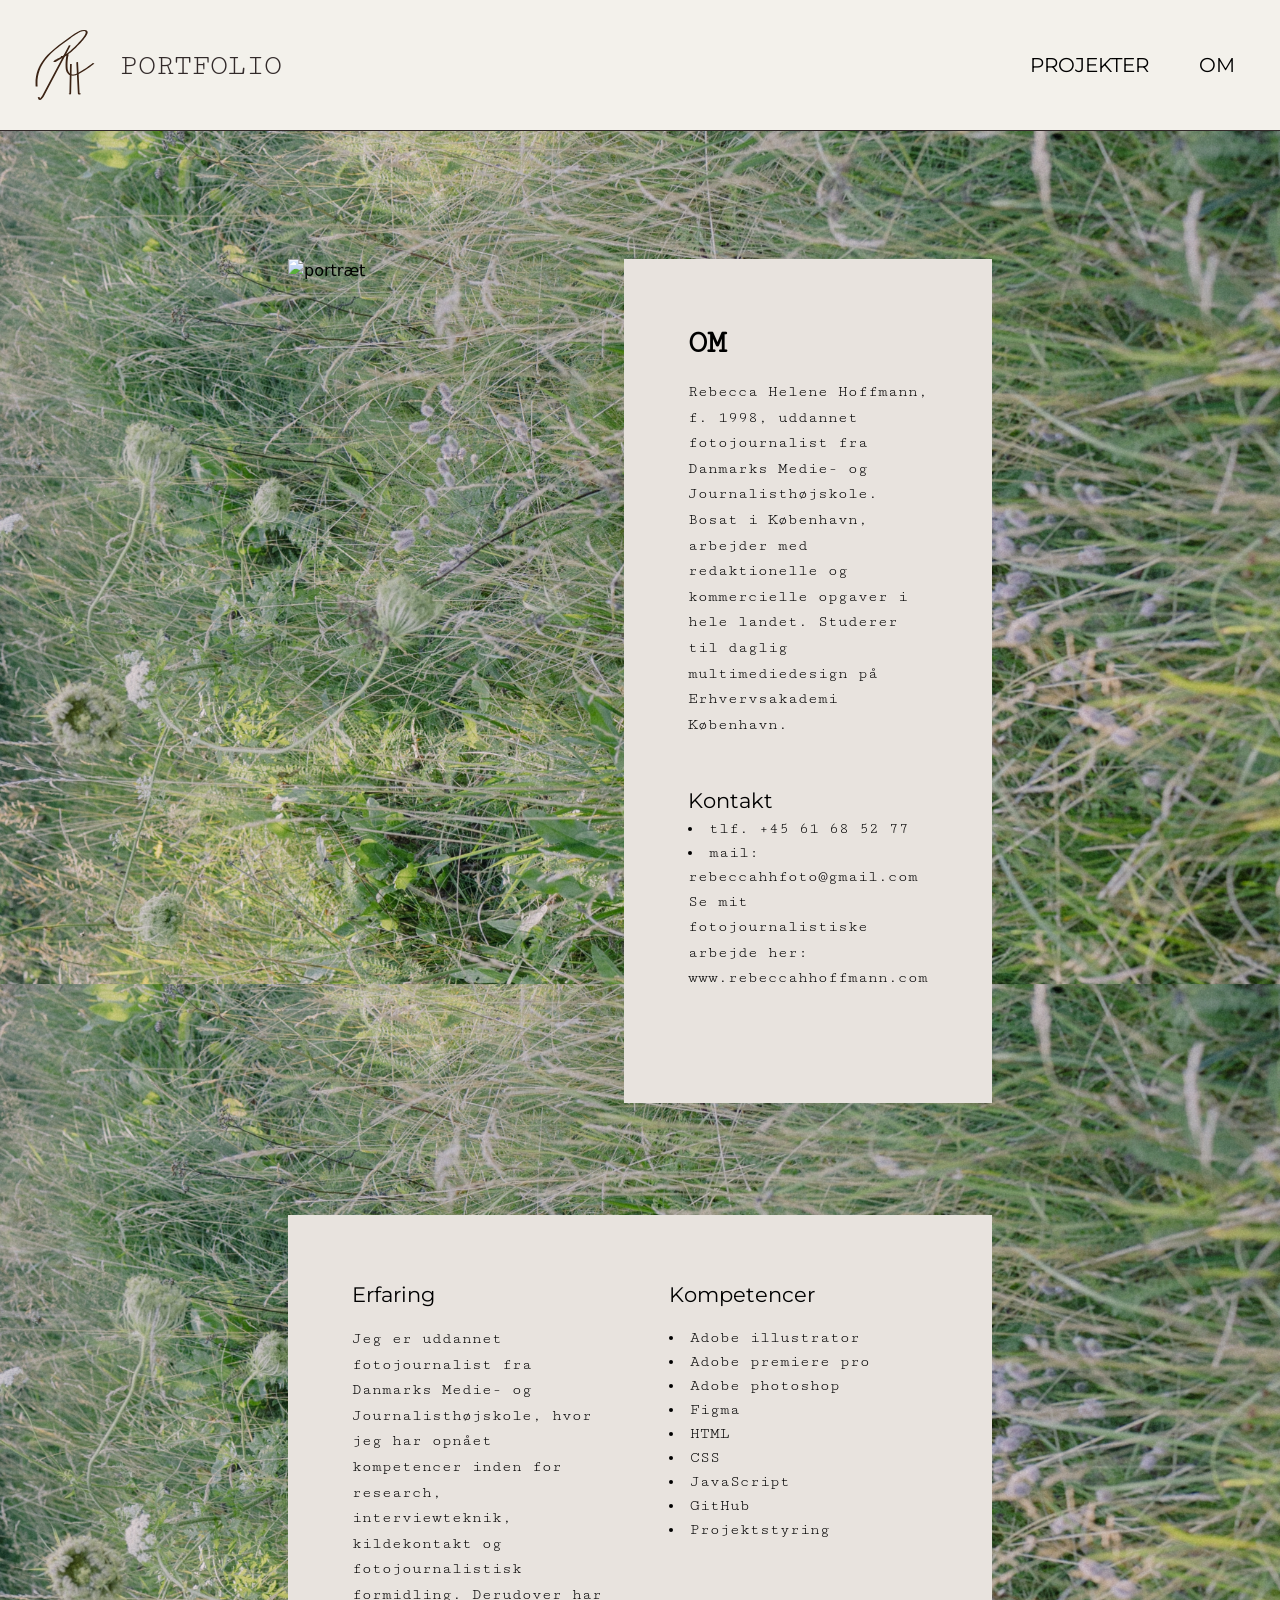
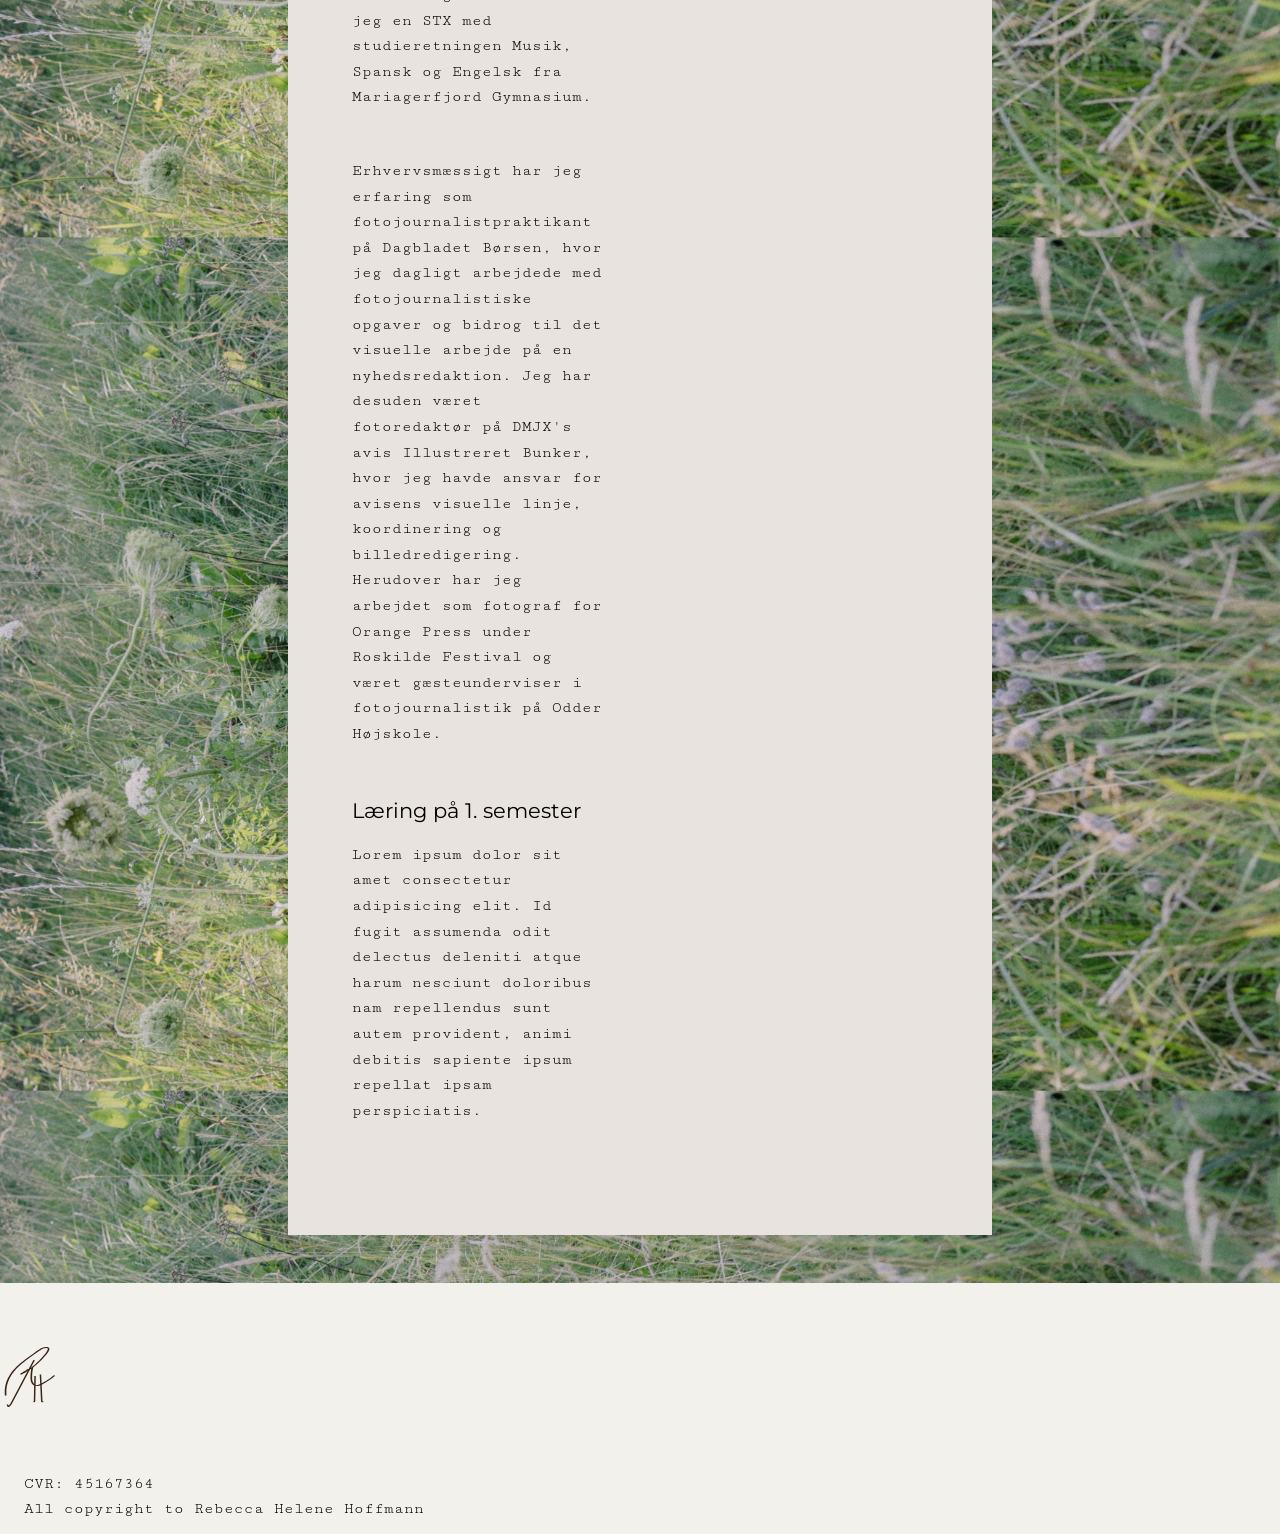
==== om.html @ 026b933d "tredje version" ====
<!DOCTYPE html>
<html lang="da">

<head>
    <meta charset="UTF-8">
    <meta name="viewport" content="width=device-width, initial-scale=1.0">
    <title>Portfolio - om</title>
    <meta name="robots" content="noindex">
    <link rel="stylesheet" href="layout.css">
    <link rel="stylesheet" href="style.css">
    <link rel="stylesheet" href="generel.css">
    <link rel="preconnect" href="https://fonts.googleapis.com">
    <link rel="preconnect" href="https://fonts.gstatic.com" crossorigin>
    <link href="https://fonts.googleapis.com/css2?family=Cutive+Mono&display=swap" rel="stylesheet">
    <link href="https://fonts.googleapis.com/css2?family=Montserrat:ital,wght@0,100..900;1,100..900&display=swap"
        rel="stylesheet">
</head>


<body>
    <header>
        <div class="logo">
            <a href="index.html"> <img src="svg/logo.svg" alt="Logo"></a>
            <a class="titel" href="index.html">PORTFOLIO</a>
        </div>
        <nav>
            <ul class="menu">
                <li><a href="tema2.html">PROJEKTER</a></li>
                <li><a href="om.html">OM</a></li>
            </ul>
            <button class="burger">
                <span class="line"></span>
                <span class="line"></span>
                <span class="line"></span>
            </button>
        </nav>
    </header>
    <main>
        <div class="img-om">
            <div class="om-grid">
                <div>
                    <img src="img/pb.webp" alt="portræt">
                </div>
                <div class="om-grid-1">
                    <h2>OM</h2>
                    <p>
                        Rebecca Helene Hoffmann, f. 1998, uddannet fotojournalist fra Danmarks Medie- og
                        Journalisthøjskole. Bosat i København,
                        arbejder med redaktionelle og kommercielle opgaver i hele landet. Studerer til daglig
                        multimediedesign på
                        Erhvervsakademi København.
                    </p>
                    <h3>Kontakt</h3>
                    <li>tlf. +45 61 68 52 77</li>
                    <li>mail: rebeccahhfoto@gmail.com</li>
                    <p>Se mit fotojournalistiske arbejde her: www.rebeccahhoffmann.com</p>
                </div>
            </div>
            <div class="om-grid-2">
                <div>
                    <h3>Erfaring</h3>
                    <p>Jeg er uddannet fotojournalist fra Danmarks Medie- og Journalisthøjskole, hvor jeg har opnået
                        kompetencer inden for
                        research, interviewteknik, kildekontakt og fotojournalistisk formidling. Derudover har jeg en
                        STX med studieretningen
                        Musik, Spansk og Engelsk fra Mariagerfjord Gymnasium.
                    </p>
                    <p>Erhvervsmæssigt har jeg erfaring som fotojournalistpraktikant på Dagbladet Børsen, hvor jeg
                        dagligt arbejdede med
                        fotojournalistiske opgaver og bidrog til det visuelle arbejde på en nyhedsredaktion. Jeg har
                        desuden været fotoredaktør
                        på DMJX's avis Illustreret Bunker, hvor jeg havde ansvar for avisens visuelle linje,
                        koordinering og billedredigering.
                        Herudover har jeg arbejdet som fotograf for Orange Press under Roskilde Festival og været
                        gæsteunderviser i
                        fotojournalistik på Odder Højskole.</p>
                    <h3>Læring på 1. semester</h3>
                    <p>Lorem ipsum dolor sit amet consectetur adipisicing elit. Id fugit assumenda odit delectus
                        deleniti
                        atque
                        harum nesciunt doloribus nam repellendus sunt autem provident, animi debitis sapiente ipsum
                        repellat
                        ipsam
                        perspiciatis.</p>
                </div>
                <div>
                    <h3>Kompetencer</h3>
                    <li>Adobe illustrator</li>
                    <li>Adobe premiere pro</li>
                    <li>Adobe photoshop</li>
                    <li>Figma</li>
                    <li>HTML</li>
                    <li>CSS</li>
                    <li>JavaScript</li>
                    <li>GitHub</li>
                    <li>Projektstyring</li>
                </div>
            </div>
        </div>
    </main>
    <footer>
        <img src="svg/logo.svg" alt="logo">
        <div>
            <p>CVR: 45167364</p>
            <p>All copyright to Rebecca Helene Hoffmann</p>
        </div>
    </footer>

    <script src="menu.js"></script>
</body>

</html>
---- layout.css ----
/***************** index ****************/

.in-grid {
  display: grid;
  grid-template-columns: 1fr;
}
.in-grid-img {
  order: -1;
}
.in-grid-text {
  padding: 1rem;
  margin-bottom: 2rem;
}
/***************** teaser tema  ****************/
.img-index {
  background-image: url(img/baggrund-index.webp);
  background-size: 100%;
  padding: 3rem;
}
.index-grid {
  margin-bottom: 2rem;
  padding: 3rem;
  background-color: #f3f1eb;
  align-self: center;
}
.index-grid p {
  padding-top: 1rem;
  padding-bottom: 2rem;
}
.index-grid a {
  color: #5e3816;
  border-bottom: 1px solid #5e3816;
  text-transform: uppercase;
}

@media (min-width: 1000px) {
  .in-grid {
    display: grid;
    grid-template-columns: 1fr 1fr;
    grid-template-rows: 1fr;
    background-image: url(img/bg-index-4.webp);
    background-size: 100%;
  }
  .in-grid-text {
    padding: 2rem;
    align-self: center;
  }
  .in-grid-img {
    order: 1;
    padding: 8rem;
  }
  .img-index {
    padding-top: 0%;
  }
  .index-grid {
    margin-left: 15rem;
    margin-right: 15rem;
    margin-bottom: 5rem;
  }
}

/***************** tema ****************/
.tema h2 {
  margin-top: 10rem;
  margin-left: 1rem;
  margin-bottom: 0.5rem;
}
.tema h3 {
  margin-top: 6rem;
  margin-left: 2rem;
}
.tema p {
  margin: 2rem;
}
.tema a {
  margin-left: 2rem;
}
.tema img {
  padding: 2rem;
  border-bottom: 1px solid black;
}
@media (min-width: 1000px) {
  .t-grid {
    display: grid;
    grid-template-columns: 1fr 1fr;
    grid-template-rows: 1fr 1fr;
  }
}

/***************** pil ****************/
.pil {
  display: grid;
  grid-template-columns: 1fr 1fr;
  justify-content: space-between;
  margin: 1rem;
}
.pil-1 {
  display: flex;
  align-items: center;
  grid-column: 1/2;
  gap: 5px;
}
.pil-2 {
  display: flex;
  align-items: center;
  grid-column: 3/4;
  gap: 5px;
}
.pil img {
  width: 20px;
  height: auto;
  border-bottom: none;
}
/***************** om ****************/
.img-om {
  background-image: url(img/om-bg.webp);
  background-size: 100%;
  padding: 1rem;
  img {
    padding: 2rem;
  }
}
/***************** om box 1 ****************/
.om-grid-1 {
  margin: 2rem;
  padding: 4rem;
  background-color: rgb(232, 227, 222);
}
.om-grid-1 h2 {
  padding-bottom: 1rem;
}
.om-grid-1 p {
  padding-bottom: 3rem;
}
/***************** om box 2 ****************/
.om-grid-2 {
  margin: 2rem;
  padding: 4rem;
  background-color: rgb(232, 227, 222);
}
.om-grid-2 h3 {
  padding-bottom: 1rem;
}
.om-grid-2 p {
  padding-bottom: 3rem;
}

@media (min-width: 1000px) {
  .om-grid {
    display: grid;
    grid-template-columns: 1fr 1fr;
    margin-top: 5rem;
    margin-left: 15rem;
    margin-right: 15rem;
  }
  .om-grid-2 {
    display: grid;
    grid-template-columns: 1fr 1fr;
    gap: 10%;
    margin-top: 5rem;
    margin-left: 17rem;
    margin-right: 17rem;
  }
}
---- style.css ----
/***************** index ****************/
.index-grid a {
  color: #5e3816;
  border-bottom: 1px solid #5e3816;
  text-transform: uppercase;
}
/***************** tema ****************/

/***************** tema h2 farve ****************/
.tema-h2 {
  color: #5b0dcf;
  border-bottom: 1px solid black;
}
.tema-h3 {
  color: #32771c;
  border-bottom: 1px solid black;
}
.tema-h4 {
  color: #0071be;
  border-bottom: 1px solid black;
}
.tema-h5 {
  color: #eb6300;
  border-bottom: 1px solid black;
}
.t2-a {
  color: #5b0dcf;
  border-bottom: 1px solid #5b0dcf;
  text-transform: uppercase;
}
.t3-a {
  color: #32771c;
  border-bottom: 1px solid #32771c;
  text-transform: uppercase;
}
.t4-a {
  color: #0071be;
  border-bottom: 1px solid #0071be;
  text-transform: uppercase;
}
.t5-a {
  color: #eb6300;
  border-bottom: 1px solid #eb6300;
  text-transform: uppercase;
}
/***************** tema a farve ****************/

/***************** footer ****************/
footer {
  padding-top: 10%;
  margin-bottom: 5%;
}
footer img {
  height: 60px;
  width: 60px;
  margin-bottom: 10%;
  justify-self: center;
  align-self: center;
}
footer p {
  margin-left: 1.5rem;
  line-height: 25px;
}
@media (min-width: 1000px) {
  footer {
    padding-top: 5%;
    margin-bottom: 1%;
  }
  footer img {
    margin-bottom: 5%;
  }
}
/***************** nav-menu ****************/
header {
  top: 0;
  display: flex;
  justify-content: space-between;
  align-items: center;
  padding: 30px;
  border-bottom: 1px solid rgb(50, 42, 42);
  max-width: 100%;
}

.logo {
  display: flex;
  gap: 20px;
  align-items: center;
}

.logo img {
  width: 70px;
  height: 70px;
}

.titel {
  font-family: "Cutive Mono";
  font-size: 30px;
  text-decoration: none;
  color: rgb(50, 42, 42);
}

nav {
  display: flex;
  align-items: center;
}
.menu {
  display: flex;
  list-style: none;
  margin: 0;
  padding: 0;
}

.menu li {
  margin-right: 20px;
}

.menu li:last-child {
  margin-right: 0;
}

.menu a {
  display: block;
  padding: 10px;
  padding-inline: 15px;
  color: black;
  text-decoration: none;
  text-align: center;
  text-transform: uppercase;
  font-size: 20px;
  font-family: "Montserrat";
}

.menu a:hover {
  color: #5e3816;
}

.burger {
  display: none;
  width: 25px;
  height: 15px;
  cursor: pointer;
}

.burger .line {
  display: block;
  width: 100%;
  height: 2px;
  background-color: black;
  margin-bottom: 5px;
  transition: 0.2s linear;
}
/***************** burger-menu, synlig i mobil ****************/
@media (max-width: 800px) {
  .menu {
    display: none;
  }

  .burger {
    display: block;
    background-color: transparent;
    border: 0;
    width: 30px;
    height: 20px;
    cursor: pointer;
  }

  .burger .line {
    display: block;
    width: 100%;
    height: 2px;
    background-color: black;
    margin-bottom: 5px;
    transition: 0.2s linear;
  }

  .burger.active .line:nth-child(1) {
    transform: rotate(45deg) translate(5px, 5px);
    transition: 0.2s linear;
  }

  .burger.active .line:nth-child(2) {
    opacity: 0;
    transition: 0.15s linear;
  }

  .burger.active .line:nth-child(3) {
    transform: rotate(-45deg) translate(5px, -5px);
    transition: 0.2s linear;
  }

  /* udfoldet */
  nav.active .menu {
    display: block;
    background-color: var(--color-bg);
    border: 1px solid grey;
    position: absolute;
    top: 75px;
    right: 0;
    width: 30%;
    z-index: 1010;
  }

  nav.active .menu li {
    margin-block: 10px 10px;
  }
}
---- generel.css ----
/***************** reset ****************/
*,
::before,
::after {
  box-sizing: border-box;
  margin: 0;
  padding: 0;
}

html {
  interpolate-size: allow-keywords;
  font-family: system-ui, sans-serif;
  line-height: 1.5;
  -webkit-font-smoothing: antialiased;
}

h1,
h2 {
  line-height: 1.25;
}

p,
li {
  text-wrap: pretty;
}

img,
svg {
  display: block;
  width: 100%;
  height: auto;
}

label {
  display: block;
}

input,
button,
textarea,
select {
  font: inherit;
  color: inherit;
  background-color: transparent;
  font-size: max(1em, 16px);
}

textarea {
  resize: none;
  min-height: 4lh;
}

legend {
  padding: 0;
}

select,
::picker(select) {
  appearance: base-select;
}

/***************** font ****************/
.cutive-mono-regular {
  font-family: "Cutive Mono", monospace;
  font-style: normal;
}
.montserrat-uniquifier {
  font-family: "Montserrat", sans-serif;
  font-style: normal;
}

:root {
  /***************** font type ****************/
  --font-h1-h2-p-li: "Cutive Mono", monospace;
  --font-h3-a: "Montserrat", sans-serif;

  /***************** font size mobil ****************/
  --font-size-m-h1: 2.1rem;
  --font-size-m-h2: 2rem;
  --font-size-m-h3: 1.3rem;
  --font-size-m-p: 1rem;
  --font-size-m-a: 0.8rem;

  /***************** font size desk ****************/
  --font-size-d-h1: 3rem;
  --font-size-d-h2: 2.5rem;
  --font-size-d-h3: 2rem;
  --font-size-d-a: 1rem;
  --font-size-d-p: 1rem;

  /***************** font weight ****************/
  --font-weight-h1: 100;
  --font-weight-h2: 600;
  --font-weight-h3: 400;

  /***************** letter space ****************/
  --font-p-space: 160%;

  /***************** color ****************/
  --color-bg: #f3f1eb;
  --color-a: black;

  /***************** margin ****************/
  --margint-m-h1: 2rem;
  --marginb-m-h1: 2rem;
}

body {
  background-color: var(--color-bg);
}

h1 {
  font-family: var(--font-h1-h2-p-li);
  font-size: var(--font-size-m-h1);
  font-weight: var(--font-weight-h1);
  margin-top: var(--margint-m-h1);
  margin-bottom: var(--marginb-m-h1);
  text-transform: uppercase;
}
h2 {
  font-family: var(--font-h1-h2-p-li);
  font-size: var(--font-size-m-h2);
  font-weight: var(--font-weight-h2);
}
h3 {
  font-family: var(--font-h3-a);
  font-size: var(--font-size-m-h3);
  font-weight: var(--font-weight-h3);
}
p {
  font-family: var(--font-h1-h2-p-li);
  font-size: var(--font-size-m-p);
  line-height: var(--font-p-space);
  max-width: 65ch;
}
a {
  font-size: var(--font-size-m-a);
  font-family: var(--font-h3-a);
  color: var(--color-a);
  text-decoration: none;
}
li {
  font-family: var(--font-h1-h2-p-li);
}
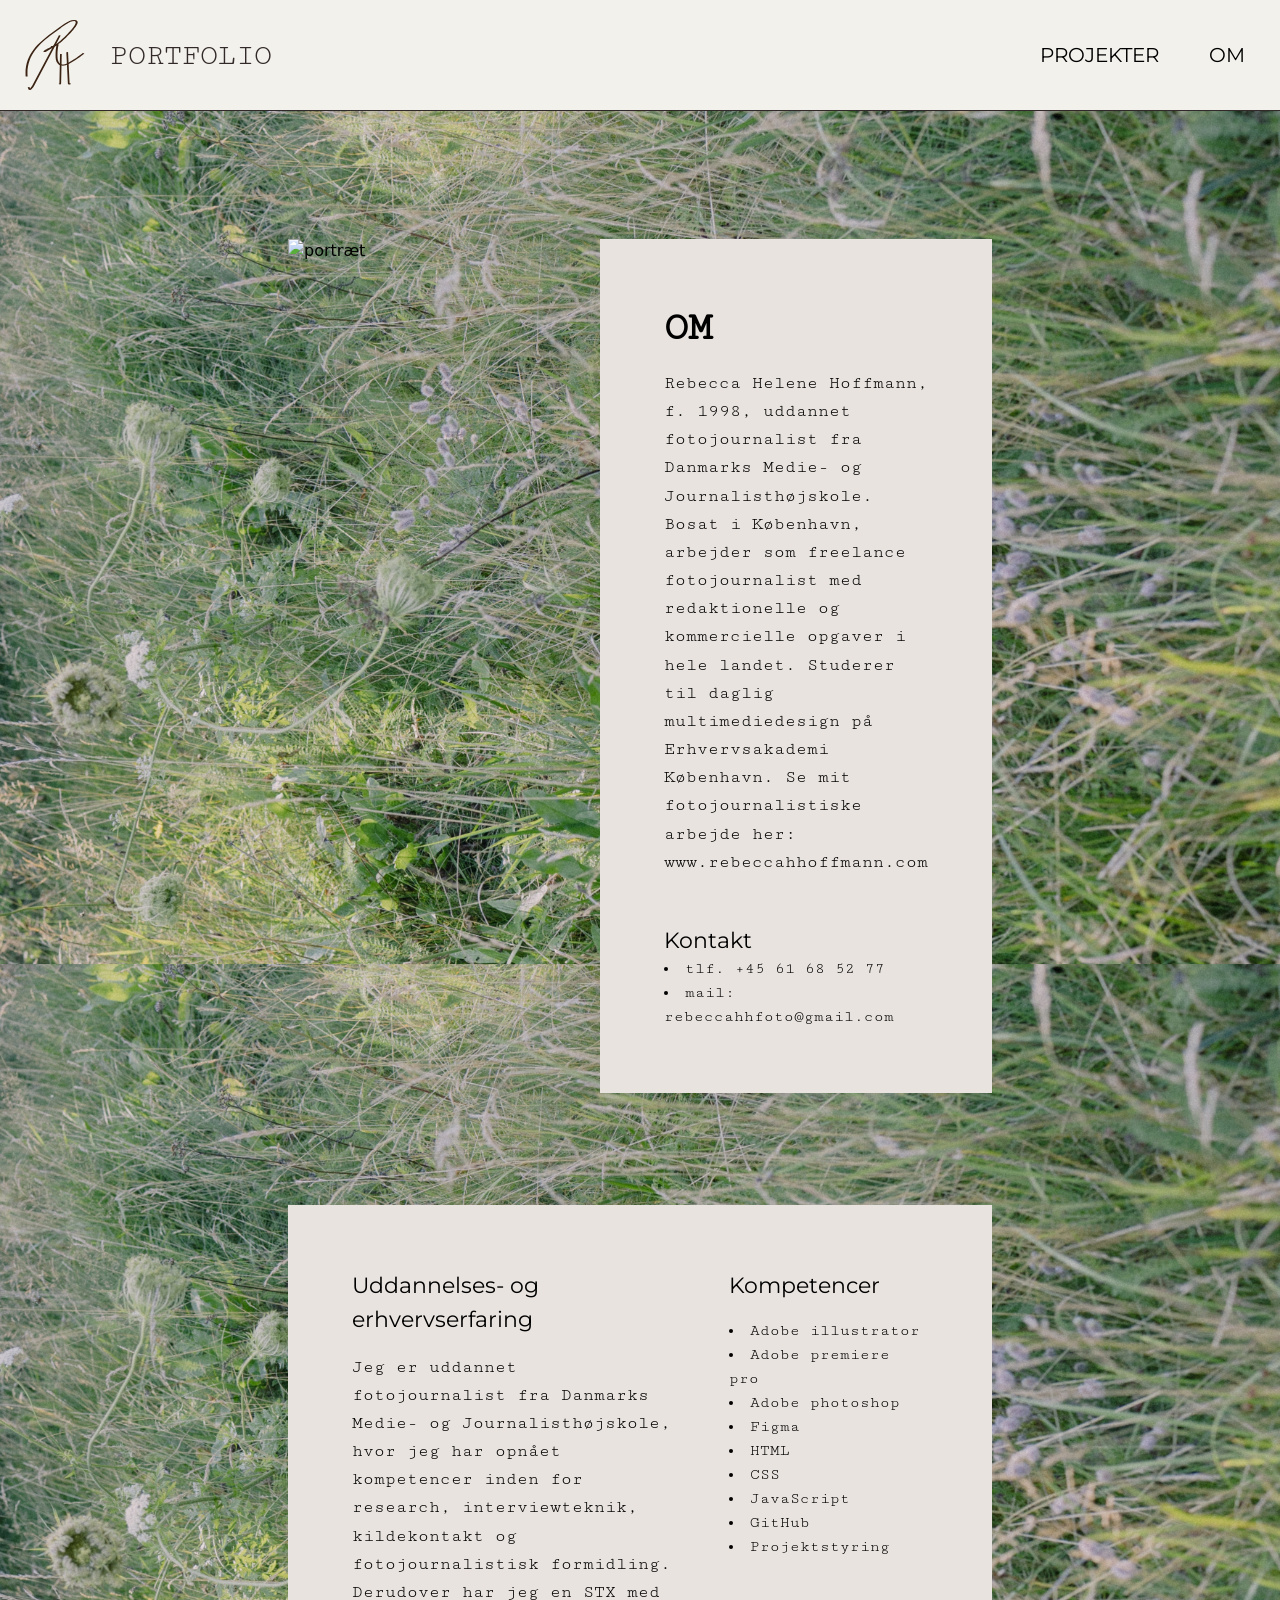
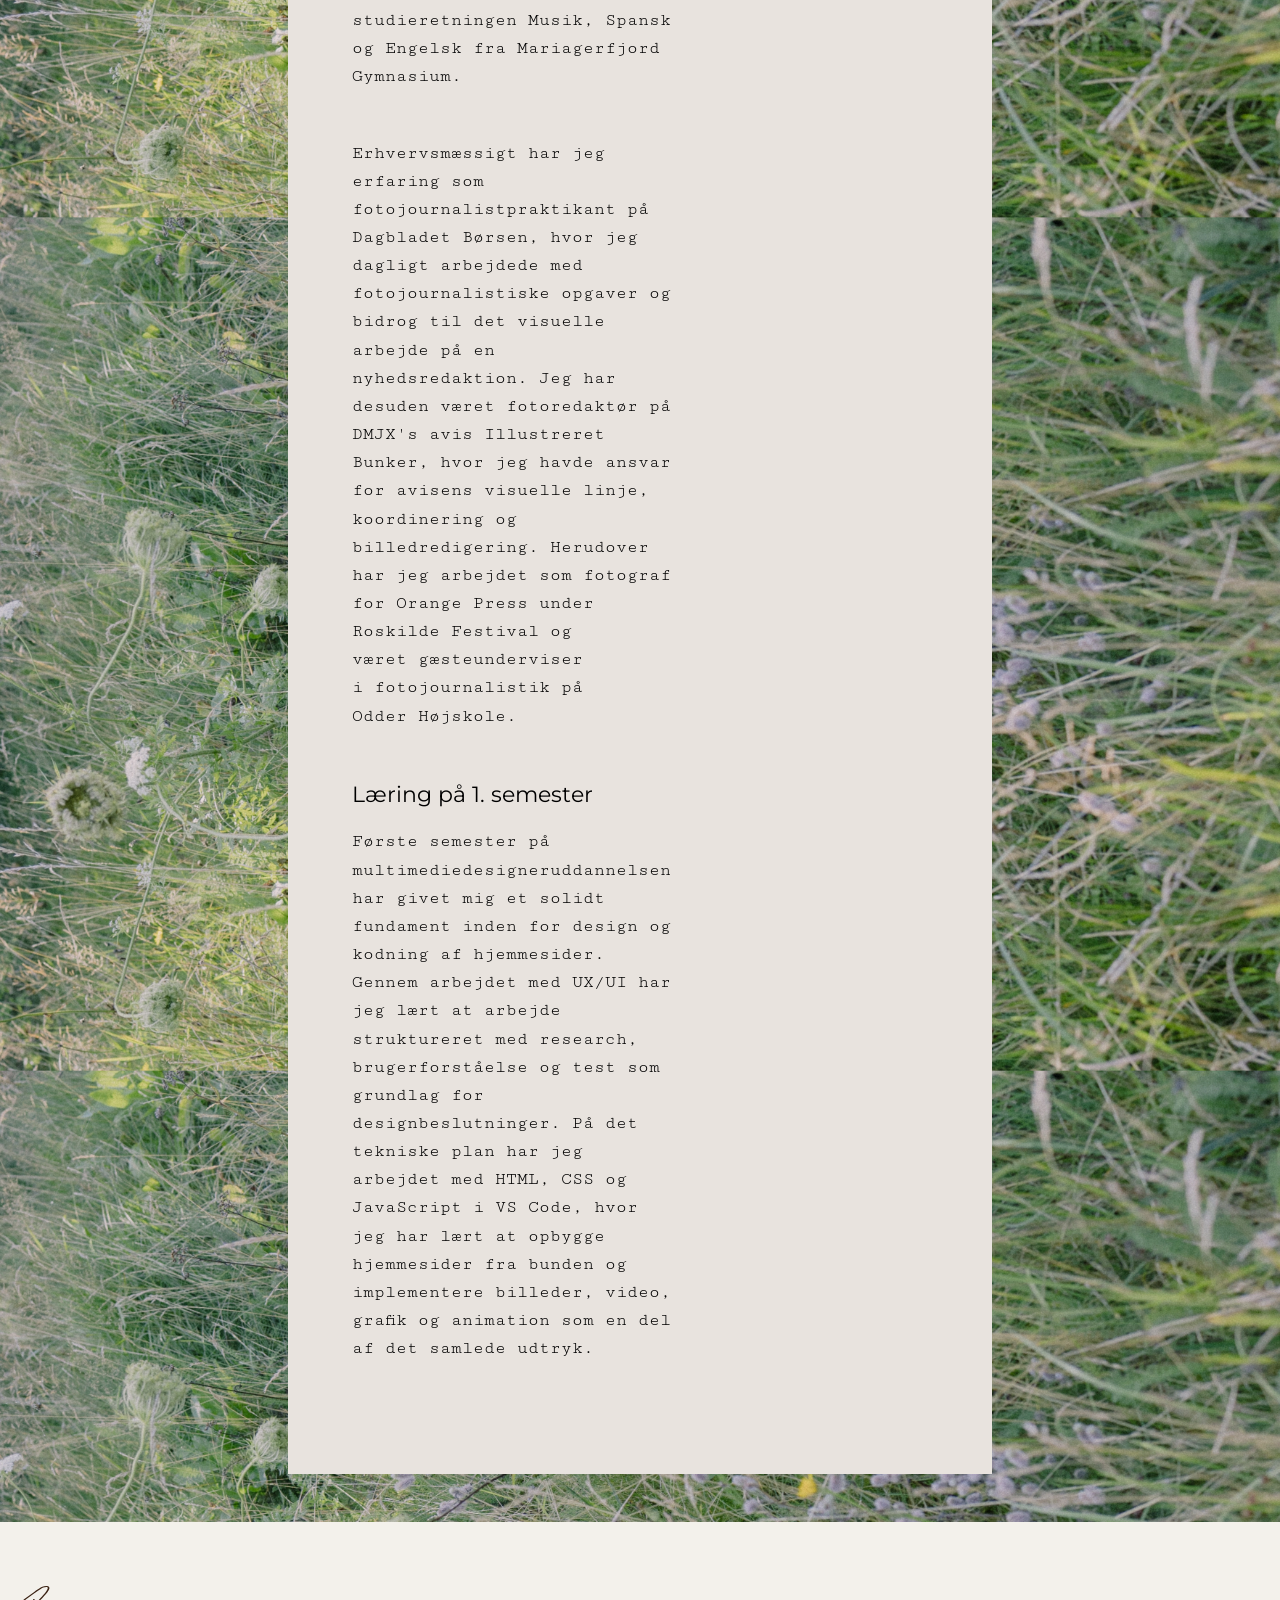
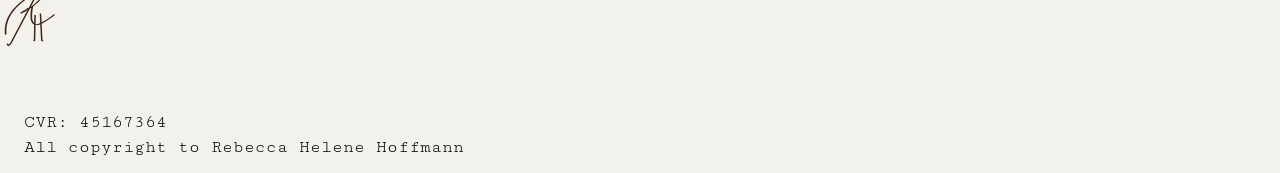
==== commit e7b2ccfe: "version nummer fire" ====
--- a/om.html
+++ b/om.html
@@ -46,19 +46,19 @@
                     <p>
                         Rebecca Helene Hoffmann, f. 1998, uddannet fotojournalist fra Danmarks Medie- og
                         Journalisthøjskole. Bosat i København,
-                        arbejder med redaktionelle og kommercielle opgaver i hele landet. Studerer til daglig
-                        multimediedesign på
-                        Erhvervsakademi København.
+                        arbejder som freelance fotojournalist med redaktionelle og kommercielle opgaver i hele landet.
+                        Studerer til daglig
+                        multimediedesign på Erhvervsakademi København. Se mit fotojournalistiske arbejde her:
+                        www.rebeccahhoffmann.com
                     </p>
                     <h3>Kontakt</h3>
                     <li>tlf. +45 61 68 52 77</li>
                     <li>mail: rebeccahhfoto@gmail.com</li>
-                    <p>Se mit fotojournalistiske arbejde her: www.rebeccahhoffmann.com</p>
                 </div>
             </div>
             <div class="om-grid-2">
                 <div>
-                    <h3>Erfaring</h3>
+                    <h3>Uddannelses- og erhvervserfaring</h3>
                     <p>Jeg er uddannet fotojournalist fra Danmarks Medie- og Journalisthøjskole, hvor jeg har opnået
                         kompetencer inden for
                         research, interviewteknik, kildekontakt og fotojournalistisk formidling. Derudover har jeg en
@@ -75,13 +75,15 @@
                         gæsteunderviser i
                         fotojournalistik på Odder Højskole.</p>
                     <h3>Læring på 1. semester</h3>
-                    <p>Lorem ipsum dolor sit amet consectetur adipisicing elit. Id fugit assumenda odit delectus
-                        deleniti
-                        atque
-                        harum nesciunt doloribus nam repellendus sunt autem provident, animi debitis sapiente ipsum
-                        repellat
-                        ipsam
-                        perspiciatis.</p>
+                    <p>Første semester på multimediedesigneruddannelsen har givet mig et solidt fundament inden for
+                        design og kodning af
+                        hjemmesider. Gennem arbejdet med UX/UI har jeg lært at arbejde struktureret med research,
+                        brugerforståelse og test som
+                        grundlag for designbeslutninger.
+                        På det tekniske plan har jeg arbejdet med HTML, CSS og JavaScript i VS Code, hvor jeg har lært
+                        at opbygge hjemmesider
+                        fra bunden og implementere billeder, video, grafik og animation som en del af det samlede
+                        udtryk.</p>
                 </div>
                 <div>
                     <h3>Kompetencer</h3>
--- a/layout.css
+++ b/layout.css
@@ -1,5 +1,4 @@
 /***************** index ****************/
-
 .in-grid {
   display: grid;
   grid-template-columns: 1fr;
@@ -23,14 +22,9 @@
   background-color: #f3f1eb;
   align-self: center;
 }
-.index-grid p {
+.index-grid h3 {
+  padding-bottom: 3rem;
   padding-top: 1rem;
-  padding-bottom: 2rem;
-}
-.index-grid a {
-  color: #5e3816;
-  border-bottom: 1px solid #5e3816;
-  text-transform: uppercase;
 }
 
 @media (min-width: 1000px) {
@@ -53,16 +47,25 @@
     padding-top: 0%;
   }
   .index-grid {
-    margin-left: 15rem;
-    margin-right: 15rem;
+    display: grid;
+    grid-template-columns: 1fr 1fr;
+    margin-left: 20rem;
+    margin-right: 20rem;
     margin-bottom: 5rem;
+  }
+  .index-grid img {
+    padding-left: 5rem;
+    padding-right: 5rem;
+  }
+  .index-grid h3 {
+    padding-bottom: 10rem;
   }
 }
 
 /***************** tema ****************/
 .tema h2 {
-  margin-top: 10rem;
-  margin-left: 1rem;
+  margin-top: 20rem;
+  margin-left: 2rem;
   margin-bottom: 0.5rem;
 }
 .tema h3 {
@@ -74,19 +77,41 @@
 }
 .tema a {
   margin-left: 2rem;
+  max-width: 65ch;
 }
 .tema img {
   padding: 2rem;
   border-bottom: 1px solid black;
 }
 @media (min-width: 1000px) {
+  .tema-grid {
+    display: flex;
+    flex-direction: column;
+    border-left: 1px solid black;
+  }
+  .tema-grid :last-child {
+    margin-top: auto;
+  }
+  .tema-grid h3 {
+    margin-left: 8rem;
+  }
+  .tema-grid p {
+    margin-left: 8rem;
+    margin-right: 8rem;
+  }
+  .tema-grid a {
+    margin-left: 8rem;
+  }
+  .tema-grid img {
+    padding-left: 8rem;
+    padding-right: 8rem;
+  }
   .t-grid {
     display: grid;
     grid-template-columns: 1fr 1fr;
     grid-template-rows: 1fr 1fr;
   }
 }
-
 /***************** pil ****************/
 .pil {
   display: grid;
--- a/style.css
+++ b/style.css
@@ -4,6 +4,7 @@
   border-bottom: 1px solid #5e3816;
   text-transform: uppercase;
 }
+
 /***************** tema ****************/
 
 /***************** tema h2 farve ****************/
@@ -76,9 +77,10 @@
   display: flex;
   justify-content: space-between;
   align-items: center;
-  padding: 30px;
+  padding: 20px;
   border-bottom: 1px solid rgb(50, 42, 42);
   max-width: 100%;
+  box-shadow: 0 10px 10px rgba(0, 0, 0, 0.1);
 }
 
 .logo {
--- a/generel.css
+++ b/generel.css
@@ -76,17 +76,17 @@
 
   /***************** font size mobil ****************/
   --font-size-m-h1: 2.1rem;
-  --font-size-m-h2: 2rem;
-  --font-size-m-h3: 1.3rem;
+  --font-size-m-h2: 1.8rem;
+  --font-size-m-h3: 1.2rem;
   --font-size-m-p: 1rem;
   --font-size-m-a: 0.8rem;
 
   /***************** font size desk ****************/
   --font-size-d-h1: 3rem;
   --font-size-d-h2: 2.5rem;
-  --font-size-d-h3: 2rem;
-  --font-size-d-a: 1rem;
-  --font-size-d-p: 1rem;
+  --font-size-d-h3: 1.4rem;
+  --font-size-d-a: 0.9rem;
+  --font-size-d-p: 1.1rem;
 
   /***************** font weight ****************/
   --font-weight-h1: 100;
@@ -142,3 +142,21 @@
 li {
   font-family: var(--font-h1-h2-p-li);
 }
+
+@media (min-width: 1000px) {
+  h1 {
+    font-size: var(--font-size-d-h1);
+  }
+  h2 {
+    font-size: var(--font-size-d-h2);
+  }
+  h3 {
+    font-size: var(--font-size-d-h3);
+  }
+  a {
+    font-size: var(--font-size-d-a);
+  }
+  p {
+    font-size: var(--font-size-d-p);
+  }
+}
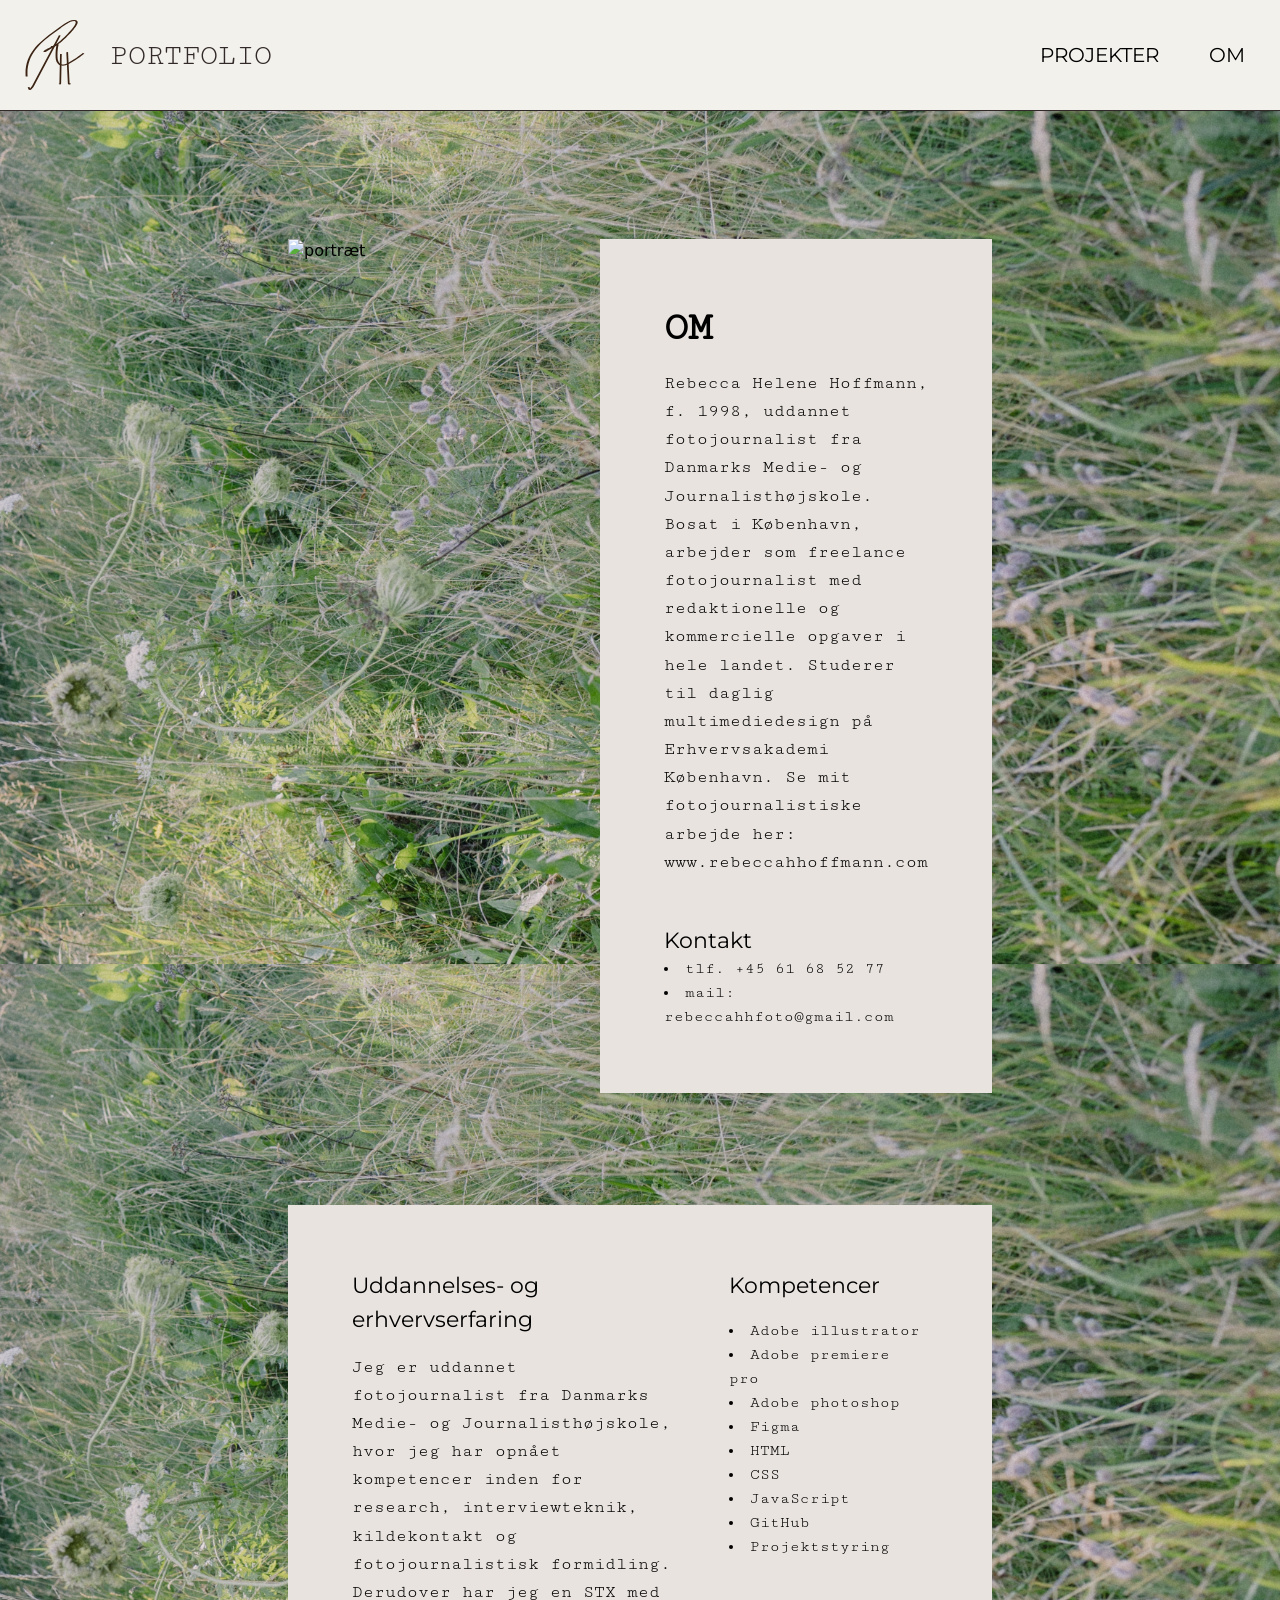
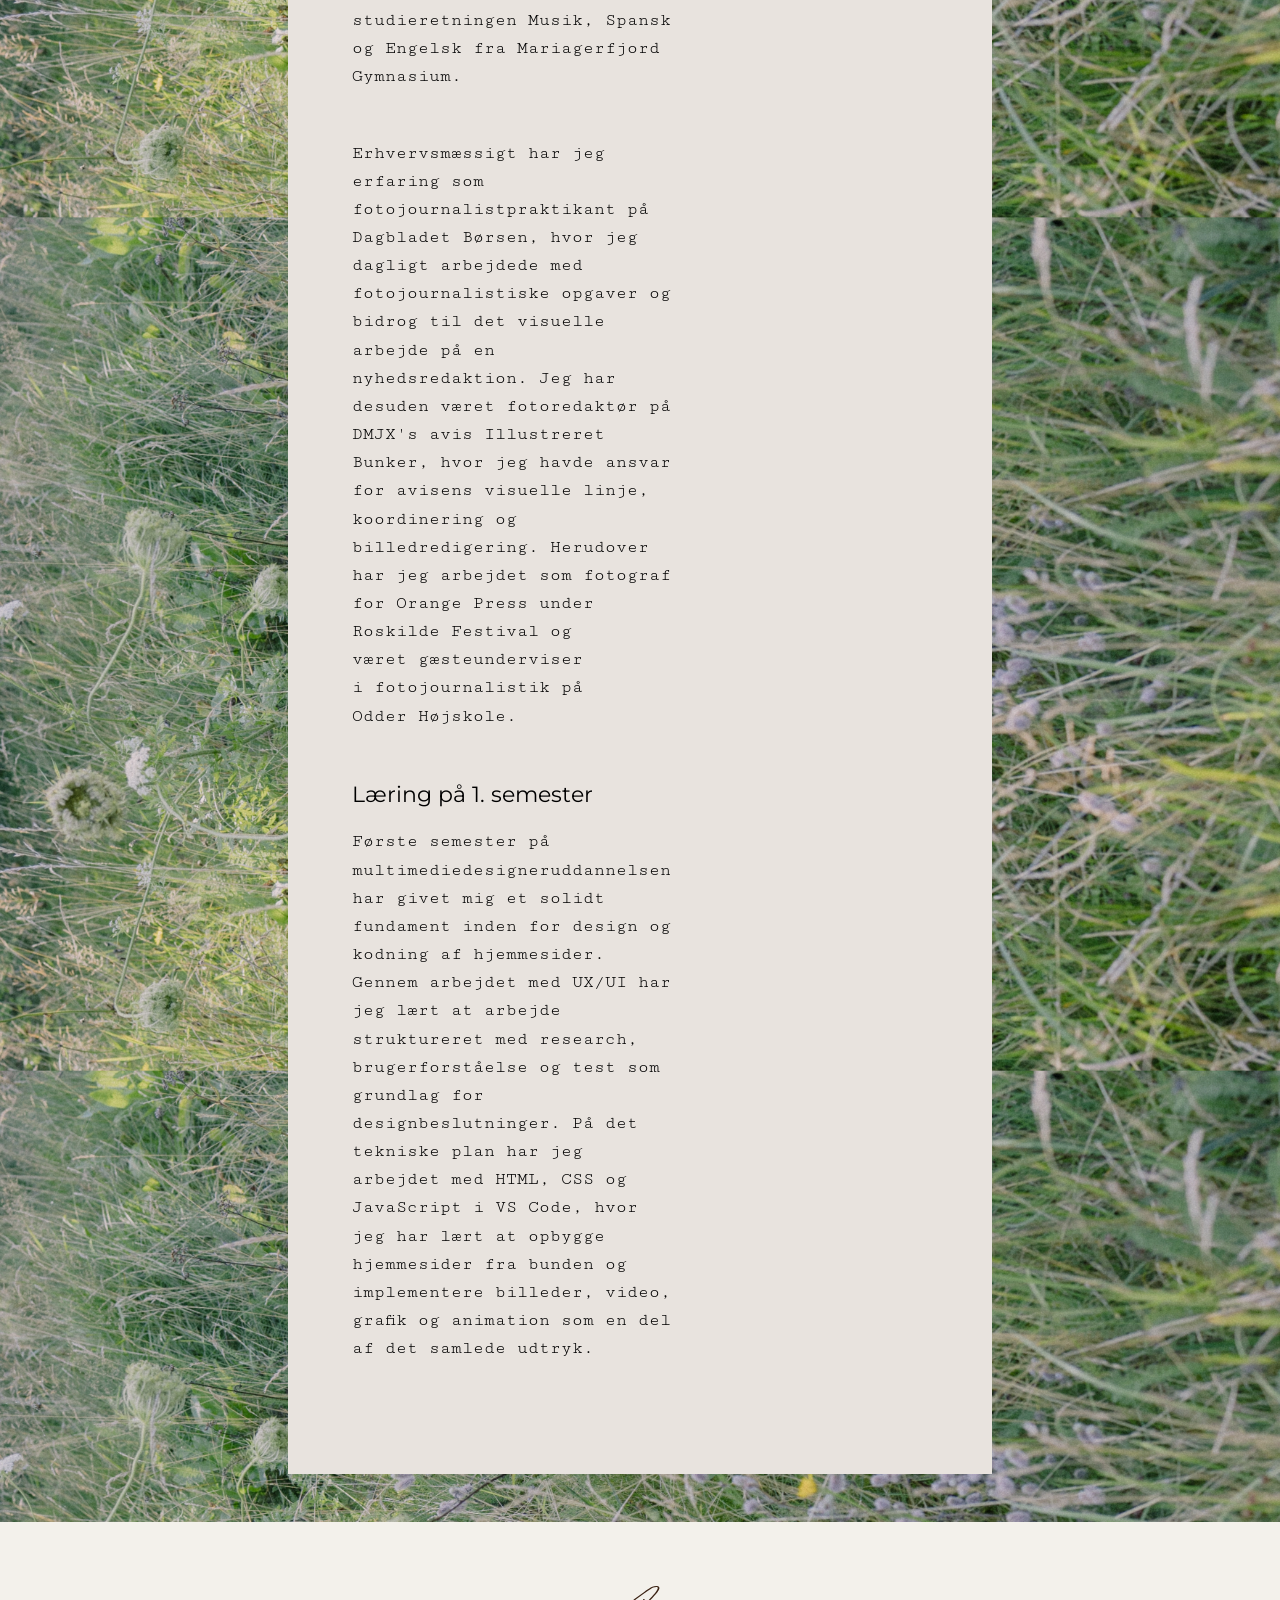
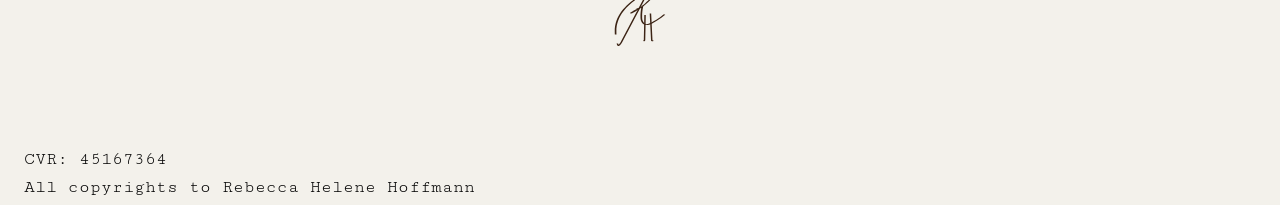
==== commit 1d8f45ac: "version nummer fem" ====
--- a/om.html
+++ b/om.html
@@ -101,10 +101,12 @@
         </div>
     </main>
     <footer>
-        <img src="svg/logo.svg" alt="logo">
+        <div class="logo-footer">
+            <img src="svg/logo.svg" alt="logo">
+        </div>
         <div>
             <p>CVR: 45167364</p>
-            <p>All copyright to Rebecca Helene Hoffmann</p>
+            <p>All copyrights to Rebecca Helene Hoffmann</p>
         </div>
     </footer>
 
--- a/layout.css
+++ b/layout.css
@@ -26,6 +26,10 @@
   padding-bottom: 3rem;
   padding-top: 1rem;
 }
+.index-grid img {
+  margin-top: 5%;
+  border: 1px solid #5e3816;
+}
 
 @media (min-width: 1000px) {
   .in-grid {
@@ -49,16 +53,17 @@
   .index-grid {
     display: grid;
     grid-template-columns: 1fr 1fr;
-    margin-left: 20rem;
-    margin-right: 20rem;
-    margin-bottom: 5rem;
+    margin-left: 22rem;
+    margin-right: 22rem;
+    margin-bottom: 6rem;
+    align-self: center;
   }
   .index-grid img {
-    padding-left: 5rem;
-    padding-right: 5rem;
+    width: 400px;
+    margin-top: 3%;
   }
   .index-grid h3 {
-    padding-bottom: 10rem;
+    padding-bottom: 15rem;
   }
 }
 
--- a/style.css
+++ b/style.css
@@ -47,28 +47,26 @@
 /***************** tema a farve ****************/
 
 /***************** footer ****************/
-footer {
+.logo-footer {
+  display: flex;
+  align-items: center;
+  justify-content: center;
   padding-top: 10%;
-  margin-bottom: 5%;
+  margin-bottom: 15%;
 }
 footer img {
   height: 60px;
   width: 60px;
-  margin-bottom: 10%;
-  justify-self: center;
-  align-self: center;
 }
 footer p {
   margin-left: 1.5rem;
-  line-height: 25px;
+  margin-bottom: 0.5rem;
+  line-height: 20px;
 }
 @media (min-width: 1000px) {
-  footer {
+  .logo-footer {
     padding-top: 5%;
-    margin-bottom: 1%;
-  }
-  footer img {
-    margin-bottom: 5%;
+    margin-bottom: 8%;
   }
 }
 /***************** nav-menu ****************/
--- a/generel.css
+++ b/generel.css
@@ -75,7 +75,7 @@
   --font-h3-a: "Montserrat", sans-serif;
 
   /***************** font size mobil ****************/
-  --font-size-m-h1: 2.1rem;
+  --font-size-m-h1: 2rem;
   --font-size-m-h2: 1.8rem;
   --font-size-m-h3: 1.2rem;
   --font-size-m-p: 1rem;
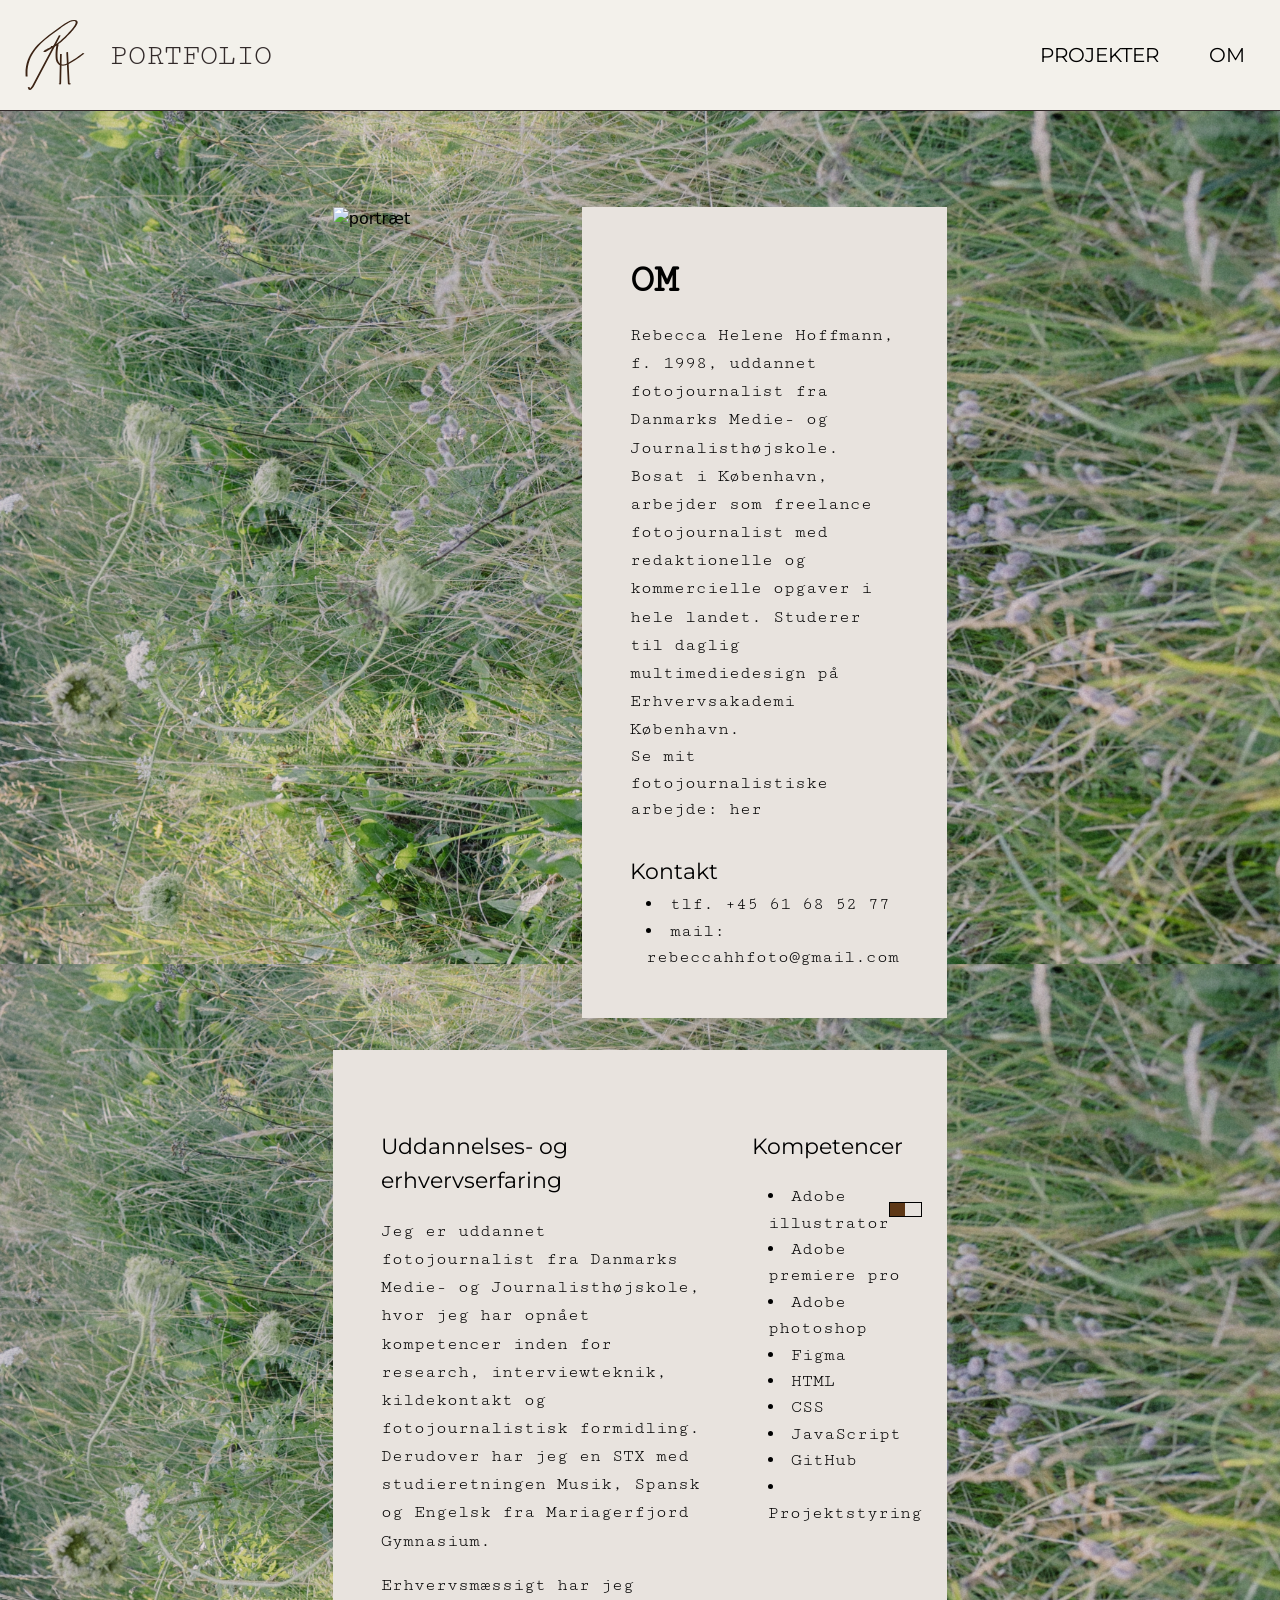
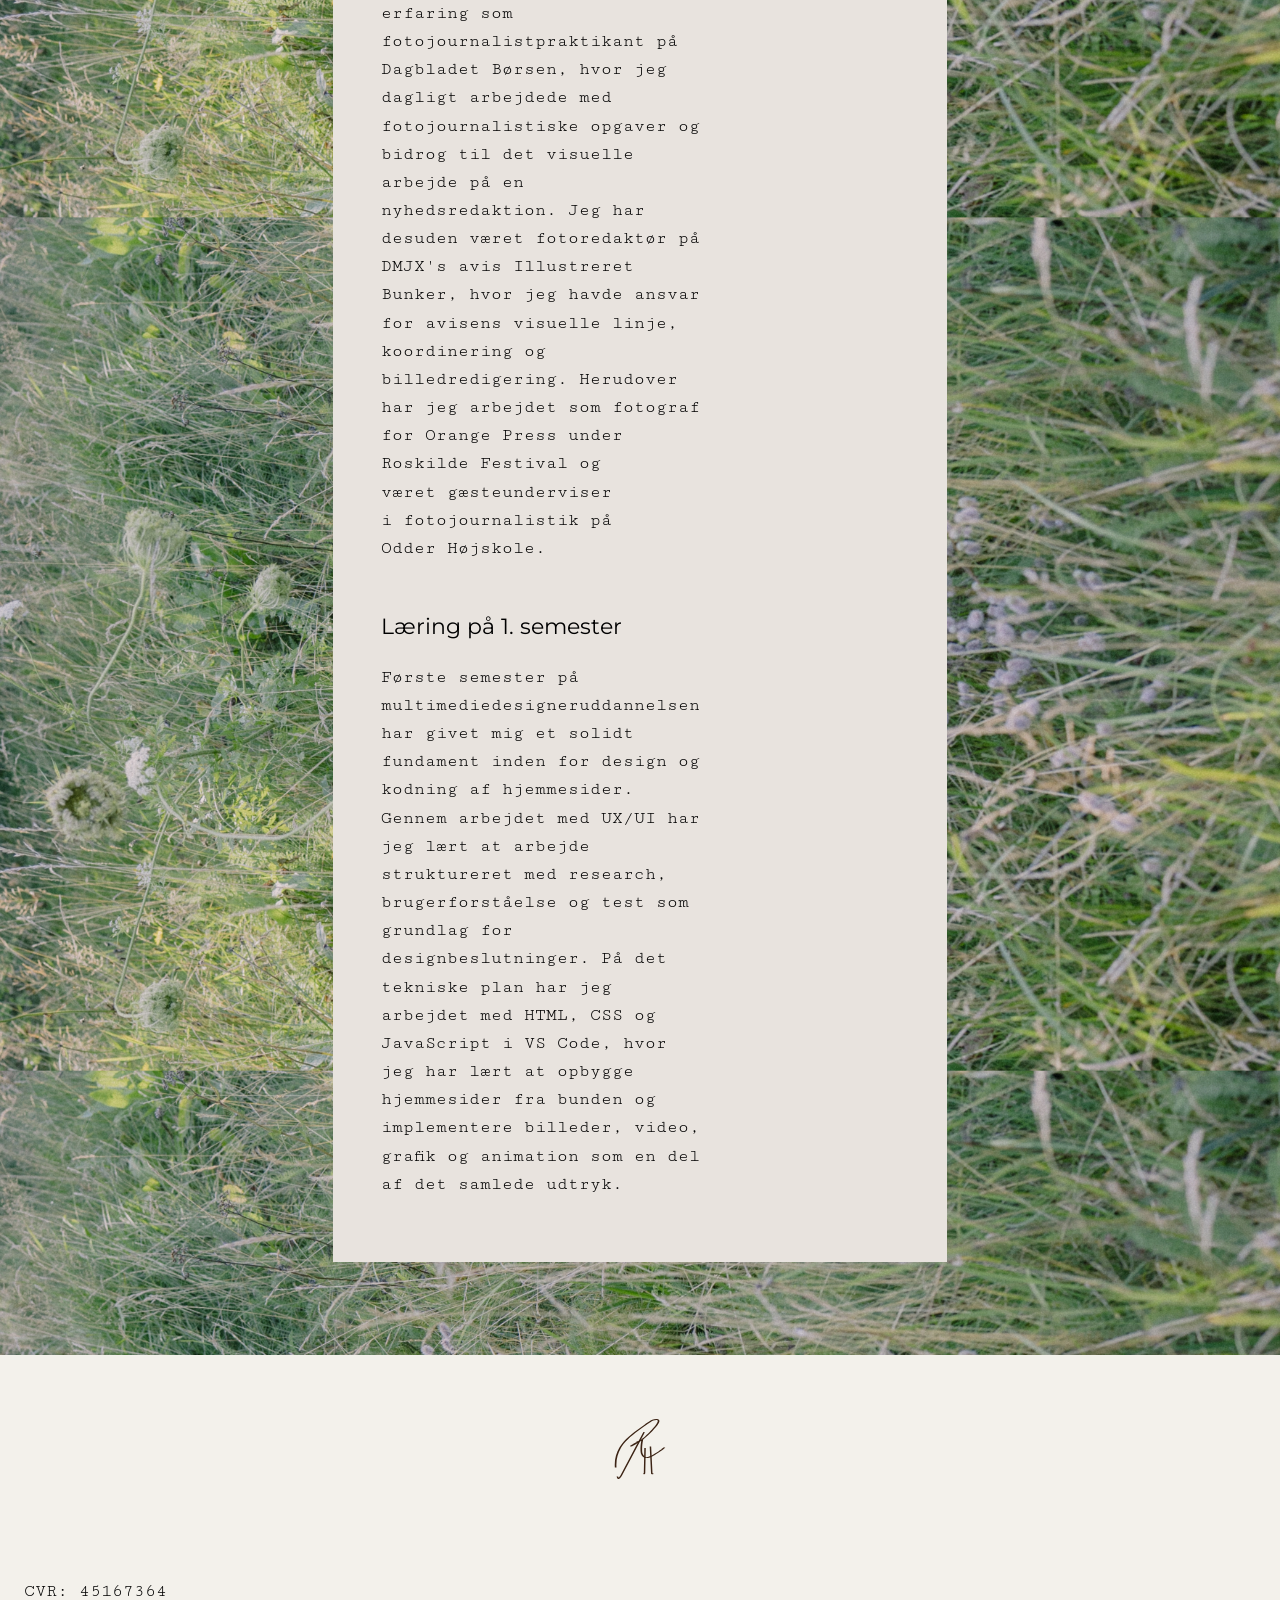
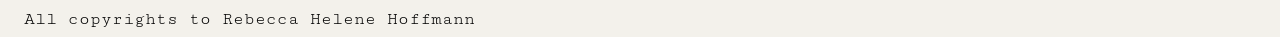
==== commit 521977e8: "version nummer seks" ====
--- a/om.html
+++ b/om.html
@@ -4,7 +4,7 @@
 <head>
     <meta charset="UTF-8">
     <meta name="viewport" content="width=device-width, initial-scale=1.0">
-    <title>Portfolio - om</title>
+    <title>Om</title>
     <meta name="robots" content="noindex">
     <link rel="stylesheet" href="layout.css">
     <link rel="stylesheet" href="style.css">
@@ -14,6 +14,7 @@
     <link href="https://fonts.googleapis.com/css2?family=Cutive+Mono&display=swap" rel="stylesheet">
     <link href="https://fonts.googleapis.com/css2?family=Montserrat:ital,wght@0,100..900;1,100..900&display=swap"
         rel="stylesheet">
+    <link rel="icon" type="image/png" sizes="16x16" href="svg/favicon.webp">
 </head>
 
 
@@ -36,24 +37,26 @@
         </nav>
     </header>
     <main>
-        <div class="img-om">
+        <div class="om">
             <div class="om-grid">
                 <div>
                     <img src="img/pb.webp" alt="portræt">
                 </div>
                 <div class="om-grid-1">
                     <h2>OM</h2>
-                    <p>
-                        Rebecca Helene Hoffmann, f. 1998, uddannet fotojournalist fra Danmarks Medie- og
+                    <p>Rebecca Helene Hoffmann, f. 1998, uddannet fotojournalist fra Danmarks Medie- og
                         Journalisthøjskole. Bosat i København,
                         arbejder som freelance fotojournalist med redaktionelle og kommercielle opgaver i hele landet.
                         Studerer til daglig
-                        multimediedesign på Erhvervsakademi København. Se mit fotojournalistiske arbejde her:
-                        www.rebeccahhoffmann.com
+                        multimediedesign på Erhvervsakademi København.
                     </p>
-                    <h3>Kontakt</h3>
-                    <li>tlf. +45 61 68 52 77</li>
-                    <li>mail: rebeccahhfoto@gmail.com</li>
+                    <a href="https://www.rebeccahhoffmann.com/" target="_blank">Se mit fotojournalistiske arbejde:
+                        her</a>
+                    <div>
+                        <h3>Kontakt</h3>
+                        <li>tlf. +45 61 68 52 77</li>
+                        <li>mail: rebeccahhfoto@gmail.com</li>
+                    </div>
                 </div>
             </div>
             <div class="om-grid-2">
@@ -87,7 +90,15 @@
                 </div>
                 <div>
                     <h3>Kompetencer</h3>
-                    <li>Adobe illustrator</li>
+                    <div class="k-grid">
+                        <li>Adobe illustrator</li>
+                        <div class="k-skala"> </div>
+                    </div>
+
+
+                    <div>
+
+                    </div>
                     <li>Adobe premiere pro</li>
                     <li>Adobe photoshop</li>
                     <li>Figma</li>
--- a/layout.css
+++ b/layout.css
@@ -142,44 +142,56 @@
   border-bottom: none;
 }
 /***************** om ****************/
-.img-om {
+.om {
   background-image: url(img/om-bg.webp);
   background-size: 100%;
-  padding: 1rem;
+  padding-right: 6%;
+  padding-left: 6%;
+  padding-bottom: 6%;
   img {
-    padding: 2rem;
-  }
-}
-/***************** om box 1 ****************/
+    padding: 1rem;
+  }
+}
+.om h3 {
+  margin-top: 2rem;
+  margin-bottom: 0.2rem;
+}
+.om li {
+  margin-left: 1rem;
+}
+
+/***************** OM box 1 ****************/
 .om-grid-1 {
-  margin: 2rem;
-  padding: 4rem;
+  margin: 1rem;
+  padding: 3rem;
   background-color: rgb(232, 227, 222);
 }
 .om-grid-1 h2 {
   padding-bottom: 1rem;
 }
-.om-grid-1 p {
+.om-grid-1 a {
+  font-family: "Cutive Mono", monospace;
+  font-size: 1rem;
   padding-bottom: 3rem;
 }
-/***************** om box 2 ****************/
+/***************** OM box 2 ****************/
 .om-grid-2 {
-  margin: 2rem;
-  padding: 4rem;
+  margin: 1rem;
+  padding: 3rem;
   background-color: rgb(232, 227, 222);
 }
 .om-grid-2 h3 {
   padding-bottom: 1rem;
 }
 .om-grid-2 p {
-  padding-bottom: 3rem;
+  padding-bottom: 1rem;
 }
 
 @media (min-width: 1000px) {
   .om-grid {
     display: grid;
     grid-template-columns: 1fr 1fr;
-    margin-top: 5rem;
+    padding-top: 5rem;
     margin-left: 15rem;
     margin-right: 15rem;
   }
@@ -187,8 +199,25 @@
     display: grid;
     grid-template-columns: 1fr 1fr;
     gap: 10%;
-    margin-top: 5rem;
-    margin-left: 17rem;
-    margin-right: 17rem;
-  }
-}
+    margin-left: 16rem;
+    margin-right: 16rem;
+  }
+  .om-grid-1 a {
+    font-size: 1.1rem;
+  }
+  .om li {
+    margin-left: 1rem;
+  }
+}
+/***************** OM - kompetencer ****************/
+.k-grid {
+  display: grid;
+  grid-template-columns: 1fr 1fr;
+}
+.k-skala {
+  grid-column: 2/3;
+  border: 1px solid black;
+  background: linear-gradient(to right, var(--color-k) 50%, transparent 50%);
+  height: 15px;
+  align-self: center;
+}
--- a/generel.css
+++ b/generel.css
@@ -79,14 +79,16 @@
   --font-size-m-h2: 1.8rem;
   --font-size-m-h3: 1.2rem;
   --font-size-m-p: 1rem;
+  --font-size-m-li: 1rem;
   --font-size-m-a: 0.8rem;
 
   /***************** font size desk ****************/
   --font-size-d-h1: 3rem;
   --font-size-d-h2: 2.5rem;
   --font-size-d-h3: 1.4rem;
+  --font-size-d-p: 1.1rem;
+  --font-size-d-li: 1.1rem;
   --font-size-d-a: 0.9rem;
-  --font-size-d-p: 1.1rem;
 
   /***************** font weight ****************/
   --font-weight-h1: 100;
@@ -99,6 +101,7 @@
   /***************** color ****************/
   --color-bg: #f3f1eb;
   --color-a: black;
+  --color-k: #5e3816;
 
   /***************** margin ****************/
   --margint-m-h1: 2rem;
@@ -141,6 +144,7 @@
 }
 li {
   font-family: var(--font-h1-h2-p-li);
+  font-size: var(--font-size-m-li);
 }
 
 @media (min-width: 1000px) {
@@ -159,4 +163,7 @@
   p {
     font-size: var(--font-size-d-p);
   }
+  li {
+    font-size: var(--font-size-d-li);
+  }
 }
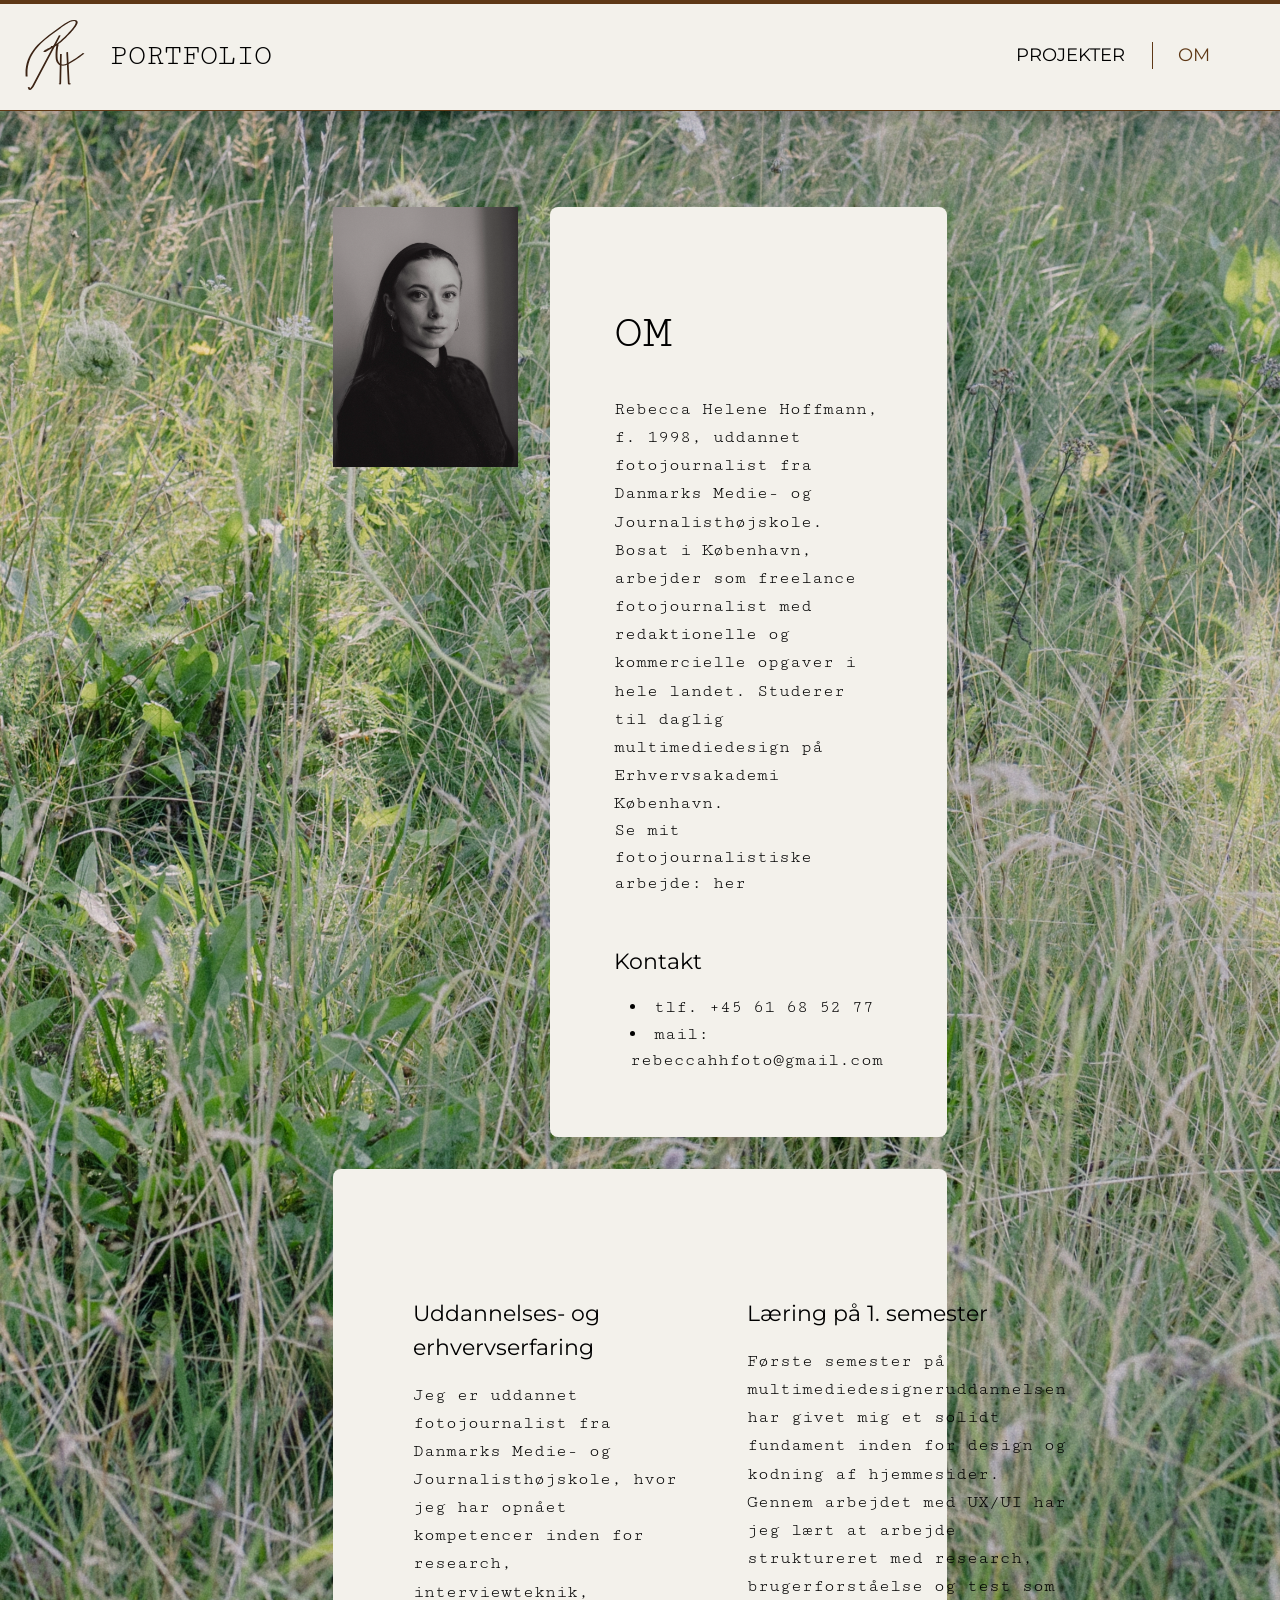
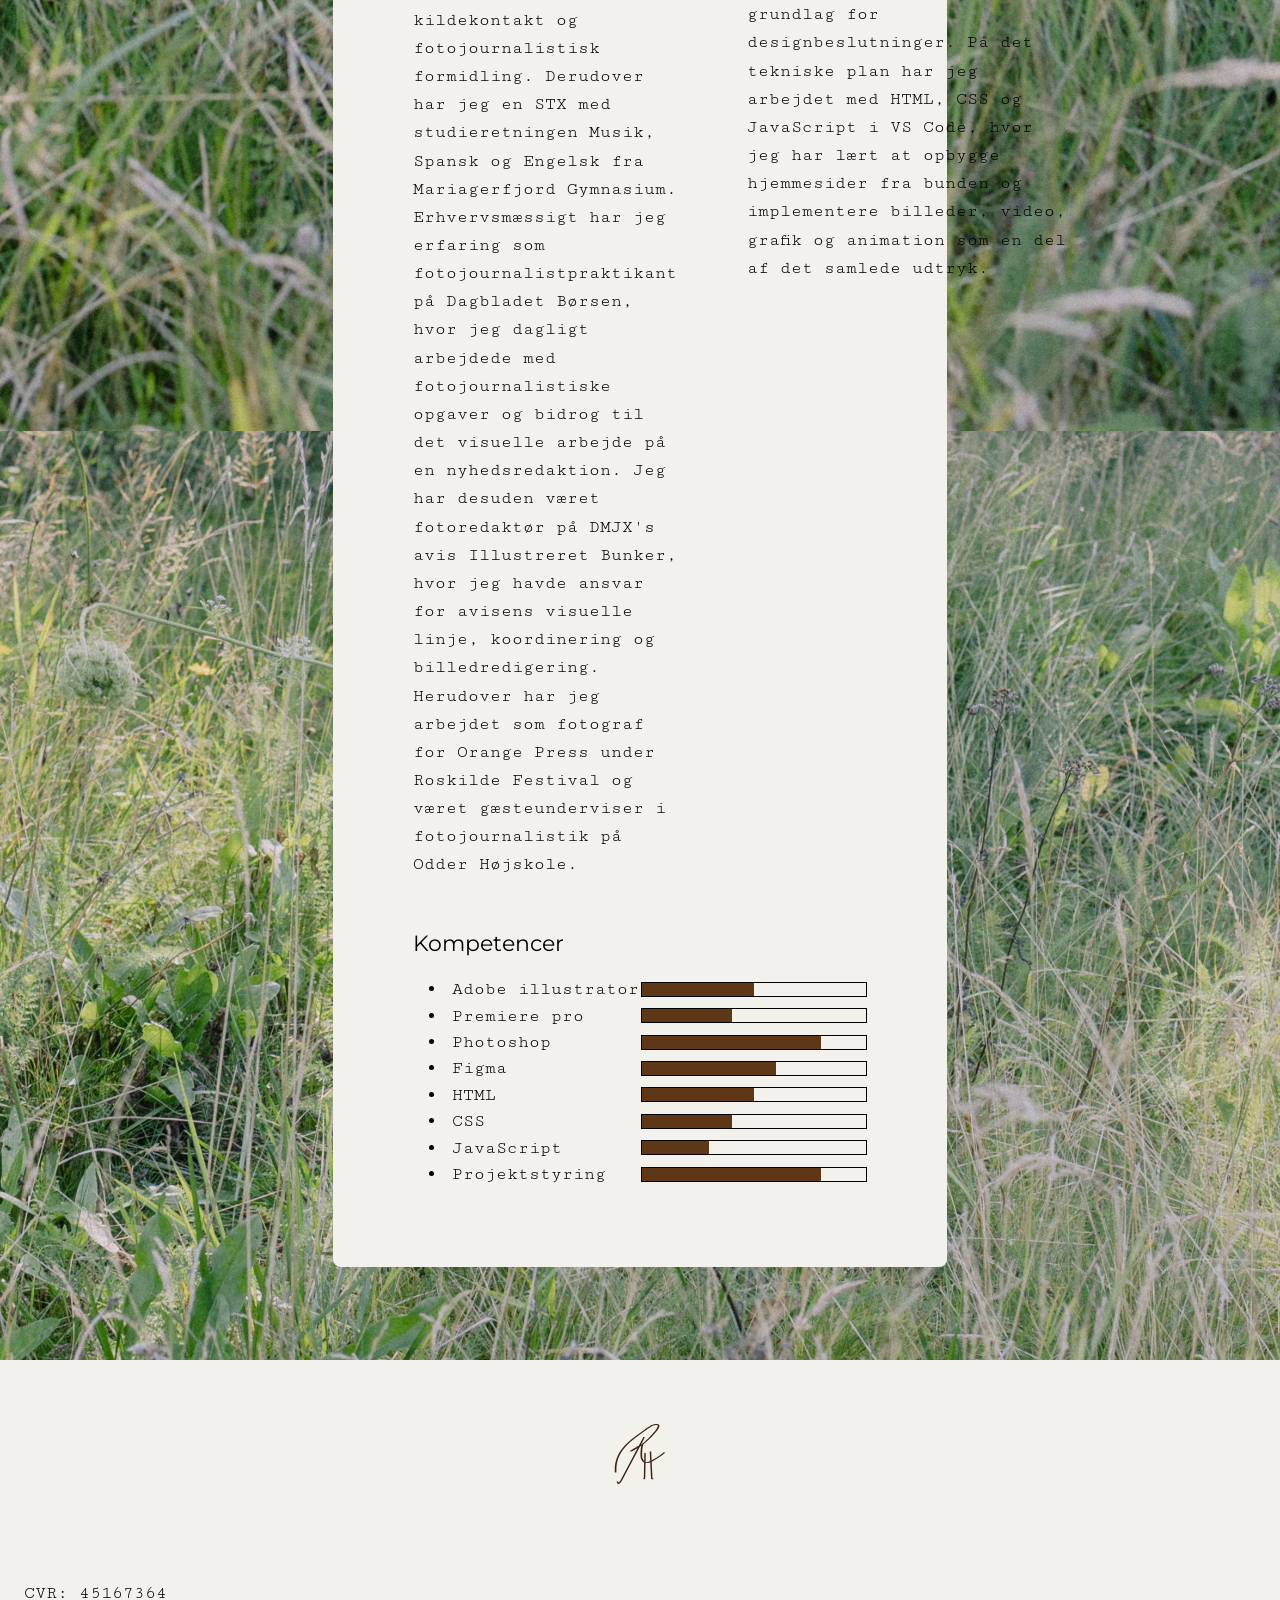
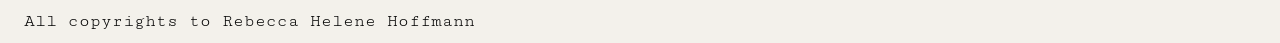
==== commit dc655990: "version nummer otte" ====
--- a/om.html
+++ b/om.html
@@ -5,7 +5,7 @@
     <meta charset="UTF-8">
     <meta name="viewport" content="width=device-width, initial-scale=1.0">
     <title>Om</title>
-    <meta name="robots" content="noindex">
+    <!-- <meta name="robots" content="noindex"> -->
     <link rel="stylesheet" href="layout.css">
     <link rel="stylesheet" href="style.css">
     <link rel="stylesheet" href="generel.css">
@@ -27,7 +27,7 @@
         <nav>
             <ul class="menu">
                 <li><a href="tema2.html">PROJEKTER</a></li>
-                <li><a href="om.html">OM</a></li>
+                <li><a id="active" href="om.html">OM</a></li>
             </ul>
             <button class="burger">
                 <span class="line"></span>
@@ -40,10 +40,10 @@
         <div class="om">
             <div class="om-grid">
                 <div>
-                    <img src="img/pb.webp" alt="portræt">
+                    <img src="img/pbcopy.webp" alt="portræt">
                 </div>
-                <div class="om-grid-1">
-                    <h2>OM</h2>
+                <div class="om-box-1">
+                    <h1>OM</h1>
                     <p>Rebecca Helene Hoffmann, f. 1998, uddannet fotojournalist fra Danmarks Medie- og
                         Journalisthøjskole. Bosat i København,
                         arbejder som freelance fotojournalist med redaktionelle og kommercielle opgaver i hele landet.
@@ -59,54 +59,76 @@
                     </div>
                 </div>
             </div>
-            <div class="om-grid-2">
-                <div>
-                    <h3>Uddannelses- og erhvervserfaring</h3>
-                    <p>Jeg er uddannet fotojournalist fra Danmarks Medie- og Journalisthøjskole, hvor jeg har opnået
-                        kompetencer inden for
-                        research, interviewteknik, kildekontakt og fotojournalistisk formidling. Derudover har jeg en
-                        STX med studieretningen
-                        Musik, Spansk og Engelsk fra Mariagerfjord Gymnasium.
-                    </p>
-                    <p>Erhvervsmæssigt har jeg erfaring som fotojournalistpraktikant på Dagbladet Børsen, hvor jeg
-                        dagligt arbejdede med
-                        fotojournalistiske opgaver og bidrog til det visuelle arbejde på en nyhedsredaktion. Jeg har
-                        desuden været fotoredaktør
-                        på DMJX's avis Illustreret Bunker, hvor jeg havde ansvar for avisens visuelle linje,
-                        koordinering og billedredigering.
-                        Herudover har jeg arbejdet som fotograf for Orange Press under Roskilde Festival og været
-                        gæsteunderviser i
-                        fotojournalistik på Odder Højskole.</p>
-                    <h3>Læring på 1. semester</h3>
-                    <p>Første semester på multimediedesigneruddannelsen har givet mig et solidt fundament inden for
-                        design og kodning af
-                        hjemmesider. Gennem arbejdet med UX/UI har jeg lært at arbejde struktureret med research,
-                        brugerforståelse og test som
-                        grundlag for designbeslutninger.
-                        På det tekniske plan har jeg arbejdet med HTML, CSS og JavaScript i VS Code, hvor jeg har lært
-                        at opbygge hjemmesider
-                        fra bunden og implementere billeder, video, grafik og animation som en del af det samlede
-                        udtryk.</p>
+            <div class="om-box-2">
+                <div class="grid-1-1">
+                    <div>
+                        <h3>Uddannelses- og erhvervserfaring</h3>
+                        <p>Jeg er uddannet fotojournalist fra Danmarks Medie- og Journalisthøjskole, hvor jeg har opnået
+                            kompetencer inden for
+                            research, interviewteknik, kildekontakt og fotojournalistisk formidling. Derudover har jeg
+                            en
+                            STX med studieretningen
+                            Musik, Spansk og Engelsk fra Mariagerfjord Gymnasium.
+                        </p>
+                        <p>Erhvervsmæssigt har jeg erfaring som fotojournalistpraktikant på Dagbladet Børsen, hvor jeg
+                            dagligt arbejdede med
+                            fotojournalistiske opgaver og bidrog til det visuelle arbejde på en nyhedsredaktion. Jeg har
+                            desuden været fotoredaktør
+                            på DMJX's avis Illustreret Bunker, hvor jeg havde ansvar for avisens visuelle linje,
+                            koordinering og billedredigering.
+                            Herudover har jeg arbejdet som fotograf for Orange Press under Roskilde Festival og været
+                            gæsteunderviser i
+                            fotojournalistik på Odder Højskole.</p>
+                    </div>
+                    <div>
+                        <h3>Læring på 1. semester</h3>
+                        <p>Første semester på multimediedesigneruddannelsen har givet mig et solidt fundament inden for
+                            design og kodning af
+                            hjemmesider. Gennem arbejdet med UX/UI har jeg lært at arbejde struktureret med research,
+                            brugerforståelse og test som
+                            grundlag for designbeslutninger.
+                            På det tekniske plan har jeg arbejdet med HTML, CSS og JavaScript i VS Code, hvor jeg har
+                            lært
+                            at opbygge hjemmesider
+                            fra bunden og implementere billeder, video, grafik og animation som en del af det samlede
+                            udtryk.</p>
+                    </div>
                 </div>
                 <div>
                     <h3>Kompetencer</h3>
-                    <div class="k-grid">
+                    <div class=" k-grid">
                         <li>Adobe illustrator</li>
                         <div class="k-skala"> </div>
                     </div>
+                    <div class="k-grid">
+                        <li>Premiere pro</li>
+                        <div class="k-skala-1"> </div>
+                    </div>
+                    <div class="k-grid">
+                        <li>Photoshop</li>
+                        <div class="k-skala-2"> </div>
+                    </div>
+                    <div class="k-grid">
+                        <li>Figma</li>
+                        <div class="k-skala-3"> </div>
+                    </div>
+                    <div class="k-grid">
+                        <li>HTML</li>
+                        <div class="k-skala-4"> </div>
+                    </div>
+                    <div class="k-grid">
+                        <li>CSS</li>
+                        <div class="k-skala-5"> </div>
+                    </div>
+                    <div class="k-grid">
+                        <li>JavaScript</li>
+                        <div class="k-skala-6"> </div>
+                    </div>
+                    <div class="k-grid">
+                        <li>Projektstyring</li>
+                        <div class="k-skala-7"> </div>
+                    </div>
 
-
-                    <div>
-
-                    </div>
-                    <li>Adobe premiere pro</li>
-                    <li>Adobe photoshop</li>
-                    <li>Figma</li>
-                    <li>HTML</li>
-                    <li>CSS</li>
-                    <li>JavaScript</li>
-                    <li>GitHub</li>
-                    <li>Projektstyring</li>
                 </div>
             </div>
         </div>
--- a/layout.css
+++ b/layout.css
@@ -17,14 +17,13 @@
   padding: 3rem;
 }
 .index-grid {
-  margin-bottom: 2rem;
+  background-color: #f3f1eb;
+  border-radius: 8px;
   padding: 3rem;
-  background-color: #f3f1eb;
-  align-self: center;
+  margin-bottom: 5rem;
 }
 .index-grid h3 {
   padding-bottom: 3rem;
-  padding-top: 1rem;
 }
 .index-grid img {
   margin-top: 5%;
@@ -32,6 +31,7 @@
 }
 
 @media (min-width: 1000px) {
+  /***************** index box 1 ****************/
   .in-grid {
     display: grid;
     grid-template-columns: 1fr 1fr;
@@ -47,74 +47,127 @@
     order: 1;
     padding: 8rem;
   }
+
+  /***************** index box 2 ****************/
   .img-index {
     padding-top: 0%;
   }
   .index-grid {
     display: grid;
     grid-template-columns: 1fr 1fr;
-    margin-left: 22rem;
-    margin-right: 22rem;
-    margin-bottom: 6rem;
-    align-self: center;
+    gap: 20px;
+    margin-inline: 22rem;
   }
   .index-grid img {
     width: 400px;
-    margin-top: 3%;
+    /* order: -1; */
+    margin-top: 0;
   }
   .index-grid h3 {
-    padding-bottom: 15rem;
+    padding-top: 6rem;
+    padding-bottom: 1rem;
+  }
+  .index-grid a {
+    margin-left: 0.2rem;
   }
 }
 
 /***************** tema ****************/
 .tema h2 {
-  margin-top: 20rem;
-  margin-left: 2rem;
+  margin-left: 3rem;
+  margin-top: 10rem;
   margin-bottom: 0.5rem;
 }
 .tema h3 {
-  margin-top: 6rem;
-  margin-left: 2rem;
+  margin-left: 3rem;
+  margin-top: 5rem;
 }
 .tema p {
-  margin: 2rem;
-}
-.tema a {
-  margin-left: 2rem;
-  max-width: 65ch;
+  margin-left: 3rem;
+  margin-top: 1.5rem;
+  margin-bottom: 2rem;
+  margin-right: 3rem;
 }
 .tema img {
-  padding: 2rem;
+  padding: 3rem;
   border-bottom: 1px solid black;
 }
 @media (min-width: 1000px) {
+  .t-grid {
+    display: grid;
+    grid-template-columns: 1fr;
+    grid-template-rows: auto auto;
+  }
+  .t-grid-2 {
+    display: grid;
+    grid-template-columns: 1fr 1fr;
+    border-bottom: 1px solid black;
+  }
   .tema-grid {
-    display: flex;
-    flex-direction: column;
+    padding-left: 7rem;
+    padding-right: 7rem;
     border-left: 1px solid black;
   }
-  .tema-grid :last-child {
-    margin-top: auto;
-  }
-  .tema-grid h3 {
-    margin-left: 8rem;
-  }
-  .tema-grid p {
-    margin-left: 8rem;
-    margin-right: 8rem;
+  .tema h2 {
+    margin-top: 20rem;
+  }
+  .tema img {
+    border-bottom: 0;
   }
   .tema-grid a {
-    margin-left: 8rem;
-  }
-  .tema-grid img {
-    padding-left: 8rem;
-    padding-right: 8rem;
-  }
-  .t-grid {
-    display: grid;
-    grid-template-columns: 1fr 1fr;
-    grid-template-rows: 1fr 1fr;
+    display: block;
+  }
+  /***************** tema 2 img ****************/
+  .tema-grid .t2-img-1 {
+    padding-top: 7rem;
+  }
+  .tema-grid .t2-img-2 {
+    padding-top: 0rem;
+  }
+  .tema-grid .t2-img-3 {
+    padding-top: 12.5rem;
+  }
+  .tema-grid .t2-img-4 {
+    padding-top: 0rem;
+  }
+  /***************** tema 3 img ****************/
+  .tema-grid .t3-img-1 {
+    padding-top: 18rem;
+  }
+  .tema-grid .t3-img-2 {
+    padding-top: 0rem;
+  }
+  .tema-grid .t3-img-3 {
+    padding-top: 9rem;
+  }
+  .tema-grid .t3-img-4 {
+    padding-top: 0rem;
+  }
+  /***************** tema 4 img ****************/
+  .tema-grid .t4-img-1 {
+    padding-top: 24.5rem;
+  }
+  .tema-grid .t4-img-2 {
+    padding-top: 0rem;
+  }
+  .tema-grid .t4-img-3 {
+    padding-top: 9.5rem;
+  }
+  .tema-grid .t4-img-4 {
+    padding-top: 0rem;
+  }
+  /***************** tema 5 img ****************/
+  .tema-grid .t5-img-1 {
+    padding-top: 7rem;
+  }
+  .tema-grid .t5-img-2 {
+    padding-top: 0rem;
+  }
+  .tema-grid .t5-img-3 {
+    padding-top: 18rem;
+  }
+  .tema-grid .t5-img-4 {
+    padding-top: 0rem;
   }
 }
 /***************** pil ****************/
@@ -143,51 +196,62 @@
 }
 /***************** om ****************/
 .om {
-  background-image: url(img/om-bg.webp);
+  background-image: url(img/om-bg-1.webp);
   background-size: 100%;
   padding-right: 6%;
   padding-left: 6%;
   padding-bottom: 6%;
-  img {
-    padding: 1rem;
-  }
+}
+.om img {
+  padding: 1rem;
 }
 .om h3 {
-  margin-top: 2rem;
-  margin-bottom: 0.2rem;
-}
-.om li {
-  margin-left: 1rem;
+  margin-top: 3rem;
+  margin-bottom: 1rem;
 }
 
 /***************** OM box 1 ****************/
-.om-grid-1 {
+.om-box-1 {
   margin: 1rem;
-  padding: 3rem;
-  background-color: rgb(232, 227, 222);
-}
-.om-grid-1 h2 {
-  padding-bottom: 1rem;
-}
-.om-grid-1 a {
+  padding: 2rem;
+  background-color: #f3f1eb;
+  border-radius: 8px;
+}
+.om-box-1 a {
   font-family: "Cutive Mono", monospace;
   font-size: 1rem;
   padding-bottom: 3rem;
 }
+.om-box-1 li {
+  margin-left: 1rem;
+}
+
 /***************** OM box 2 ****************/
-.om-grid-2 {
+.om-box-2 {
   margin: 1rem;
-  padding: 3rem;
-  background-color: rgb(232, 227, 222);
-}
-.om-grid-2 h3 {
-  padding-bottom: 1rem;
-}
-.om-grid-2 p {
-  padding-bottom: 1rem;
+  padding: 2rem;
+  background-color: #f3f1eb;
+  border-radius: 8px;
 }
 
 @media (min-width: 1000px) {
+  /***************** OM box 1 ****************/
+  .om-box-1 {
+    padding: 4rem;
+  }
+  .om-box-1 a {
+    font-size: 1.1rem;
+  }
+  .om li {
+    margin-left: 1rem;
+  }
+  /***************** OM box 2 ****************/
+  .om-box-2 {
+    margin-left: 16rem;
+    margin-right: 16rem;
+    padding: 5rem;
+  }
+  /***************** OM grid ****************/
   .om-grid {
     display: grid;
     grid-template-columns: 1fr 1fr;
@@ -195,24 +259,17 @@
     margin-left: 15rem;
     margin-right: 15rem;
   }
-  .om-grid-2 {
-    display: grid;
-    grid-template-columns: 1fr 1fr;
-    gap: 10%;
-    margin-left: 16rem;
-    margin-right: 16rem;
-  }
-  .om-grid-1 a {
-    font-size: 1.1rem;
-  }
-  .om li {
-    margin-left: 1rem;
+  .grid-1-1 {
+    display: grid;
+    grid-template-columns: 1fr 1fr;
+    gap: 70px;
   }
 }
 /***************** OM - kompetencer ****************/
 .k-grid {
   display: grid;
   grid-template-columns: 1fr 1fr;
+  gap: 1px;
 }
 .k-skala {
   grid-column: 2/3;
@@ -221,3 +278,52 @@
   height: 15px;
   align-self: center;
 }
+.k-skala-1 {
+  grid-column: 2/3;
+  border: 1px solid black;
+  background: linear-gradient(to right, var(--color-k) 40%, transparent 40%);
+  height: 15px;
+  align-self: center;
+}
+.k-skala-2 {
+  grid-column: 2/3;
+  border: 1px solid black;
+  background: linear-gradient(to right, var(--color-k) 80%, transparent 80%);
+  height: 15px;
+  align-self: center;
+}
+.k-skala-3 {
+  grid-column: 2/3;
+  border: 1px solid black;
+  background: linear-gradient(to right, var(--color-k) 60%, transparent 60%);
+  height: 15px;
+  align-self: center;
+}
+.k-skala-4 {
+  grid-column: 2/3;
+  border: 1px solid black;
+  background: linear-gradient(to right, var(--color-k) 50%, transparent 50%);
+  height: 15px;
+  align-self: center;
+}
+.k-skala-5 {
+  grid-column: 2/3;
+  border: 1px solid black;
+  background: linear-gradient(to right, var(--color-k) 40%, transparent 40%);
+  height: 15px;
+  align-self: center;
+}
+.k-skala-6 {
+  grid-column: 2/3;
+  border: 1px solid black;
+  background: linear-gradient(to right, var(--color-k) 30%, transparent 30%);
+  height: 15px;
+  align-self: center;
+}
+.k-skala-7 {
+  grid-column: 2/3;
+  border: 1px solid black;
+  background: linear-gradient(to right, var(--color-k) 80%, transparent 80%);
+  height: 15px;
+  align-self: center;
+}
--- a/style.css
+++ b/style.css
@@ -1,48 +1,55 @@
 /***************** index ****************/
 .index-grid a {
+  display: inline-block;
+  border-bottom: 1px solid black;
+  text-transform: uppercase;
+  transition: all 0.3s ease;
+}
+.index-grid a:hover {
+  transform: scale(1.1);
   color: #5e3816;
-  border-bottom: 1px solid #5e3816;
+}
+
+/***************** tema ****************/
+
+/***************** tema h2 farve ****************/
+.t2-h2 {
+  color: #5b0dcf;
+  border-bottom: 1px solid black;
+}
+.t3-h2 {
+  color: #32771c;
+  border-bottom: 1px solid black;
+}
+.t4-h2 {
+  color: #0071be;
+  border-bottom: 1px solid black;
+}
+.t5-h2 {
+  color: #eb6300;
+  border-bottom: 1px solid black;
+}
+/***************** tema a farve ****************/
+.tema-grid a {
+  width: fit-content;
   text-transform: uppercase;
-}
-
-/***************** tema ****************/
-
-/***************** tema h2 farve ****************/
-.tema-h2 {
-  color: #5b0dcf;
-  border-bottom: 1px solid black;
-}
-.tema-h3 {
-  color: #32771c;
-  border-bottom: 1px solid black;
-}
-.tema-h4 {
-  color: #0071be;
-  border-bottom: 1px solid black;
-}
-.tema-h5 {
-  color: #eb6300;
-  border-bottom: 1px solid black;
+  margin-left: 3rem;
 }
 .t2-a {
   color: #5b0dcf;
   border-bottom: 1px solid #5b0dcf;
-  text-transform: uppercase;
 }
 .t3-a {
   color: #32771c;
   border-bottom: 1px solid #32771c;
-  text-transform: uppercase;
 }
 .t4-a {
   color: #0071be;
   border-bottom: 1px solid #0071be;
-  text-transform: uppercase;
 }
 .t5-a {
   color: #eb6300;
   border-bottom: 1px solid #eb6300;
-  text-transform: uppercase;
 }
 /***************** tema a farve ****************/
 
@@ -60,8 +67,8 @@
 }
 footer p {
   margin-left: 1.5rem;
-  margin-bottom: 0.5rem;
-  line-height: 20px;
+  margin-bottom: 1rem;
+  line-height: 12px;
 }
 @media (min-width: 1000px) {
   .logo-footer {
@@ -69,16 +76,36 @@
     margin-bottom: 8%;
   }
 }
+/***************** scrollbar ****************/
+html::before {
+  content: "";
+  inset: 0;
+  background-color: #5e3816;
+  block-size: 4px;
+  animation: site-progress linear both;
+  animation-timeline: scroll();
+  position: fixed;
+  transform-origin: 0 0;
+  z-index: 1000;
+}
+@keyframes site-progress {
+  from {
+    scale: 0 1;
+  }
+}
+
 /***************** nav-menu ****************/
 header {
+  position: sticky;
   top: 0;
   display: flex;
   justify-content: space-between;
   align-items: center;
   padding: 20px;
-  border-bottom: 1px solid rgb(50, 42, 42);
+  border-bottom: 1px solid #5e3816;
   max-width: 100%;
   box-shadow: 0 10px 10px rgba(0, 0, 0, 0.1);
+  background-color: var(--color-bg);
 }
 
 .logo {
@@ -96,7 +123,7 @@
   font-family: "Cutive Mono";
   font-size: 30px;
   text-decoration: none;
-  color: rgb(50, 42, 42);
+  color: black;
 }
 
 nav {
@@ -111,25 +138,27 @@
 }
 
 .menu li {
-  margin-right: 20px;
+  margin-right: 2px;
 }
 
 .menu li:last-child {
-  margin-right: 0;
+  border-left: 1px solid #5e3816;
+  margin-right: 25px;
 }
 
 .menu a {
   display: block;
-  padding: 10px;
-  padding-inline: 15px;
+  padding-inline: 25px;
   color: black;
   text-decoration: none;
   text-align: center;
   text-transform: uppercase;
-  font-size: 20px;
+  font-size: 18px;
   font-family: "Montserrat";
 }
-
+#active {
+  color: #5e3816;
+}
 .menu a:hover {
   color: #5e3816;
 }
@@ -154,6 +183,10 @@
   .menu {
     display: none;
   }
+  .menu a {
+    text-align: left;
+    padding-inline: 2rem;
+  }
 
   .burger {
     display: block;
@@ -194,9 +227,10 @@
     background-color: var(--color-bg);
     border: 1px solid grey;
     position: absolute;
+    justify-content: space-between;
     top: 75px;
     right: 0;
-    width: 30%;
+    width: 60%;
     z-index: 1010;
   }
 
--- a/generel.css
+++ b/generel.css
@@ -84,7 +84,7 @@
 
   /***************** font size desk ****************/
   --font-size-d-h1: 3rem;
-  --font-size-d-h2: 2.5rem;
+  --font-size-d-h2: 2rem;
   --font-size-d-h3: 1.4rem;
   --font-size-d-p: 1.1rem;
   --font-size-d-li: 1.1rem;
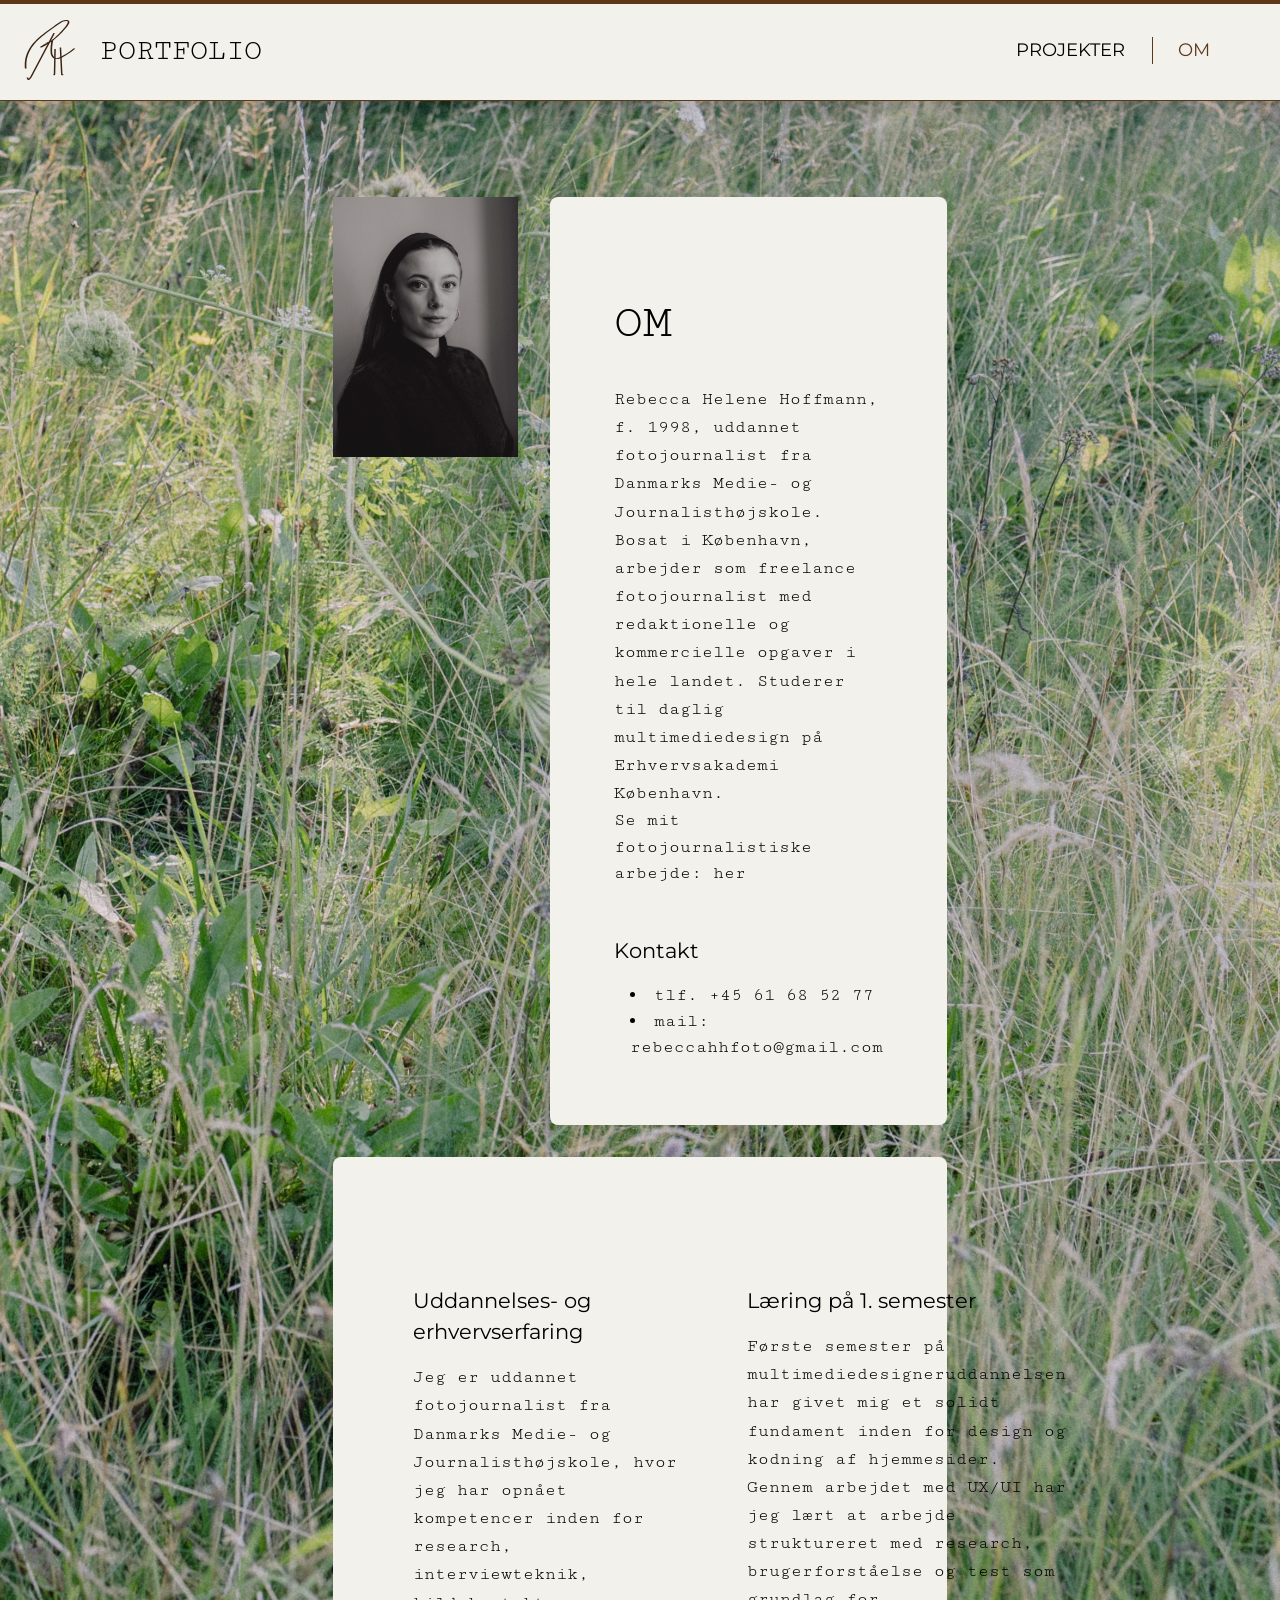
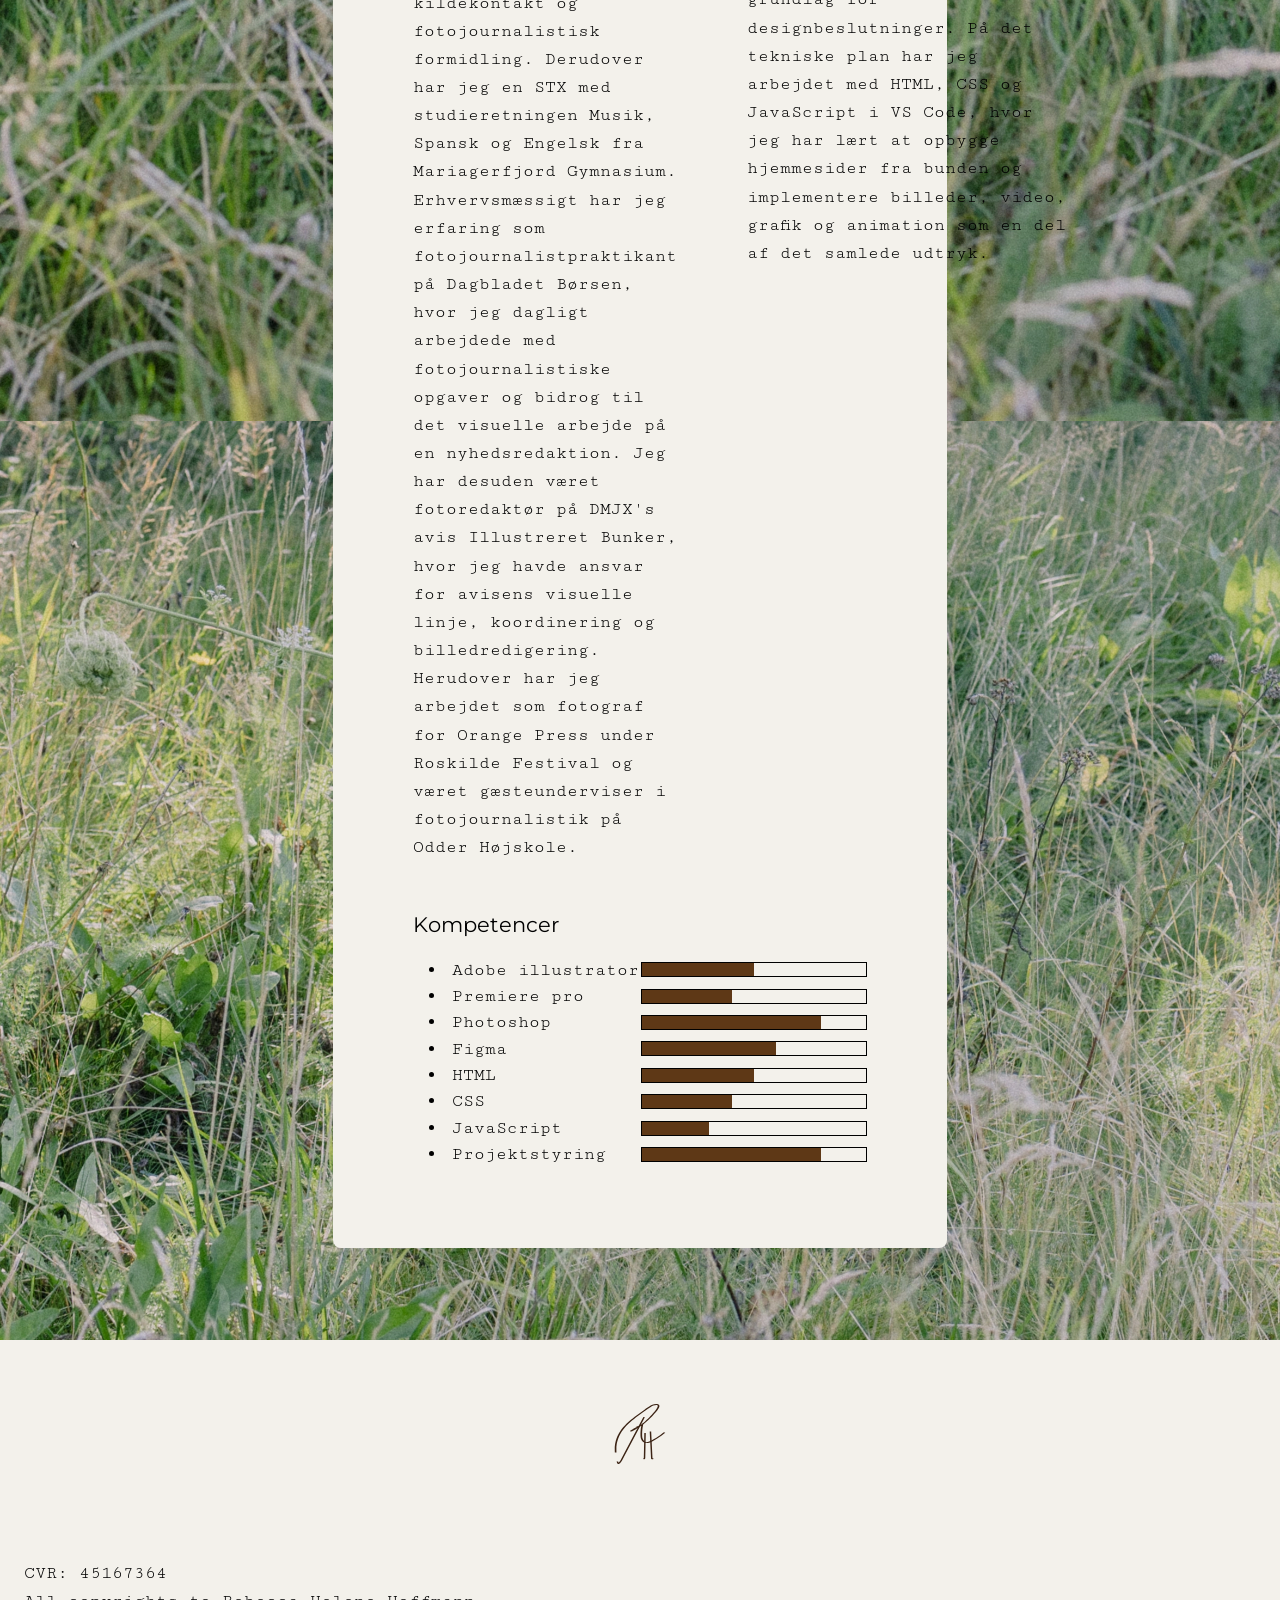
==== commit 0886d552: "version nummer ni" ====
--- a/om.html
+++ b/om.html
@@ -5,7 +5,7 @@
     <meta charset="UTF-8">
     <meta name="viewport" content="width=device-width, initial-scale=1.0">
     <title>Om</title>
-    <!-- <meta name="robots" content="noindex"> -->
+    <meta name="robots" content="noindex">
     <link rel="stylesheet" href="layout.css">
     <link rel="stylesheet" href="style.css">
     <link rel="stylesheet" href="generel.css">
--- a/style.css
+++ b/style.css
@@ -115,8 +115,8 @@
 }
 
 .logo img {
-  width: 70px;
-  height: 70px;
+  width: 60px;
+  height: 60px;
 }
 
 .titel {
--- a/generel.css
+++ b/generel.css
@@ -84,8 +84,8 @@
 
   /***************** font size desk ****************/
   --font-size-d-h1: 3rem;
-  --font-size-d-h2: 2rem;
-  --font-size-d-h3: 1.4rem;
+  --font-size-d-h2: 2.1rem;
+  --font-size-d-h3: 1.3rem;
   --font-size-d-p: 1.1rem;
   --font-size-d-li: 1.1rem;
   --font-size-d-a: 0.9rem;
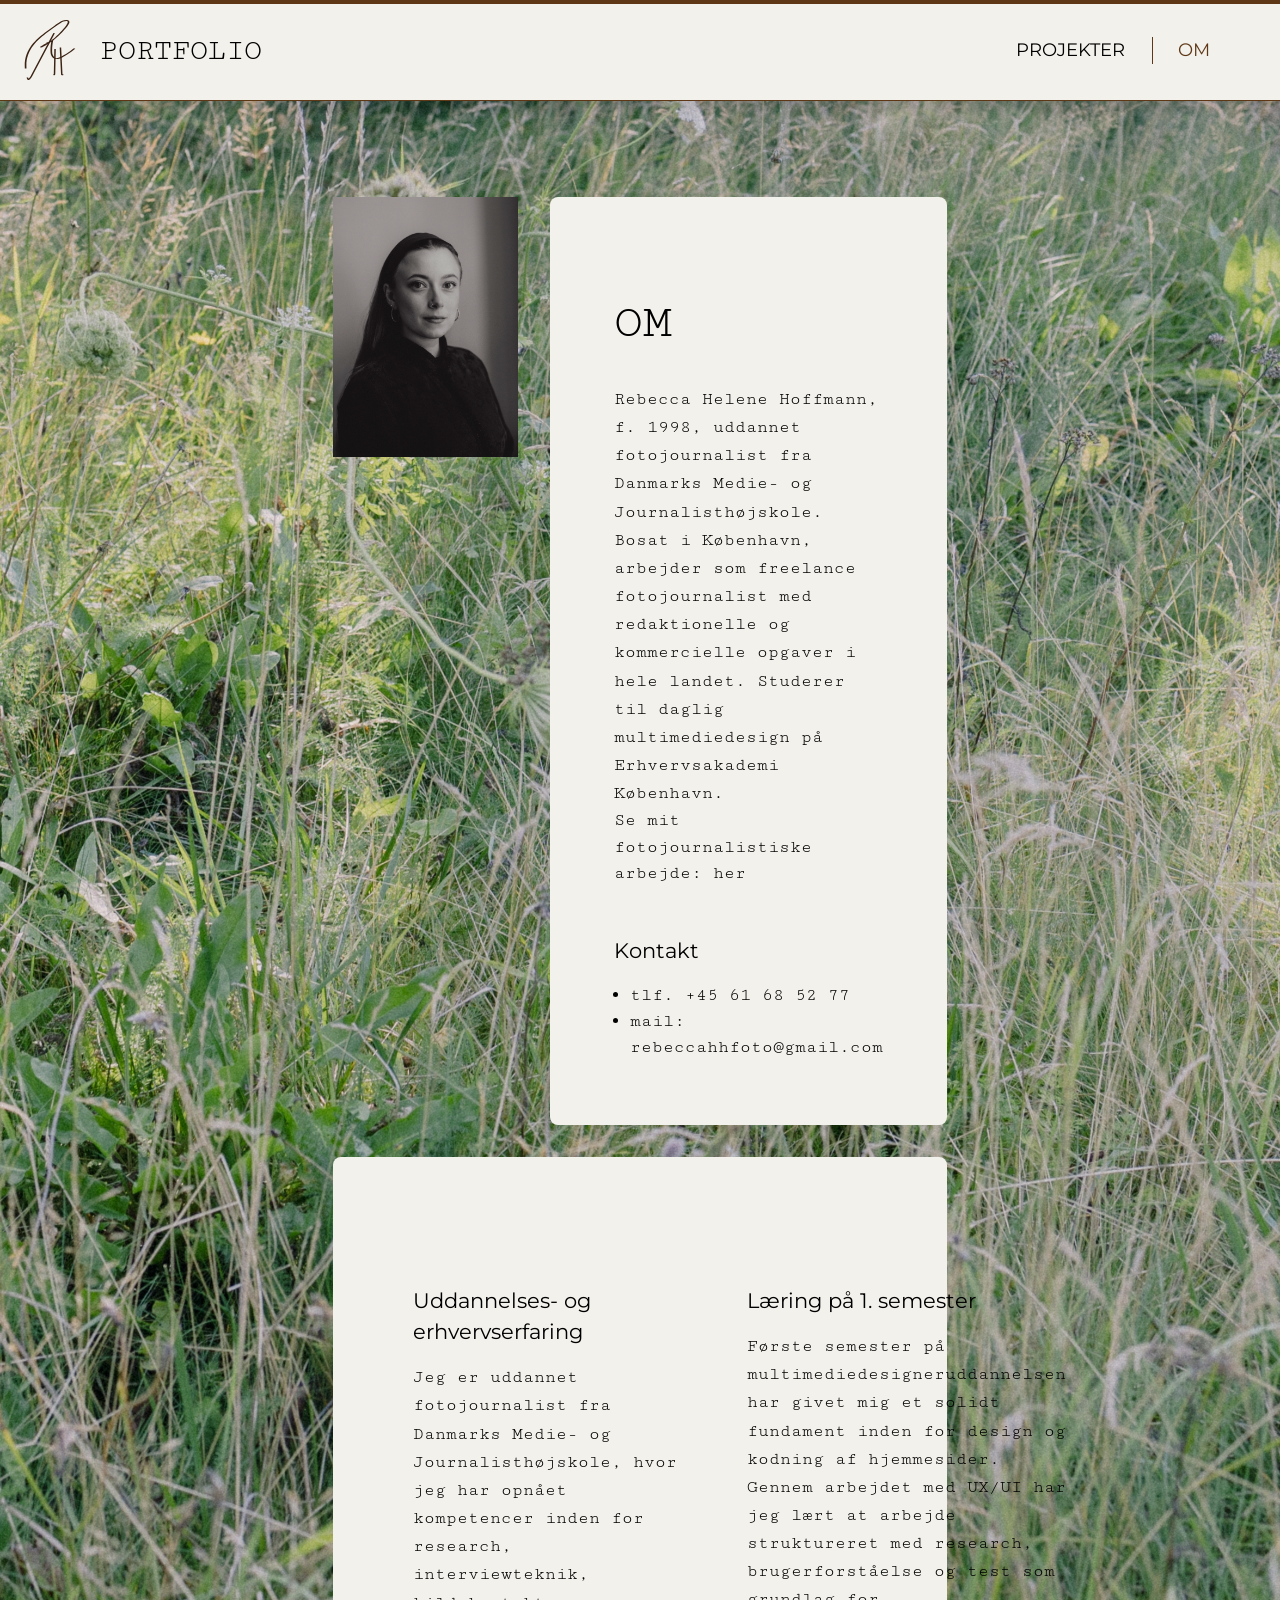
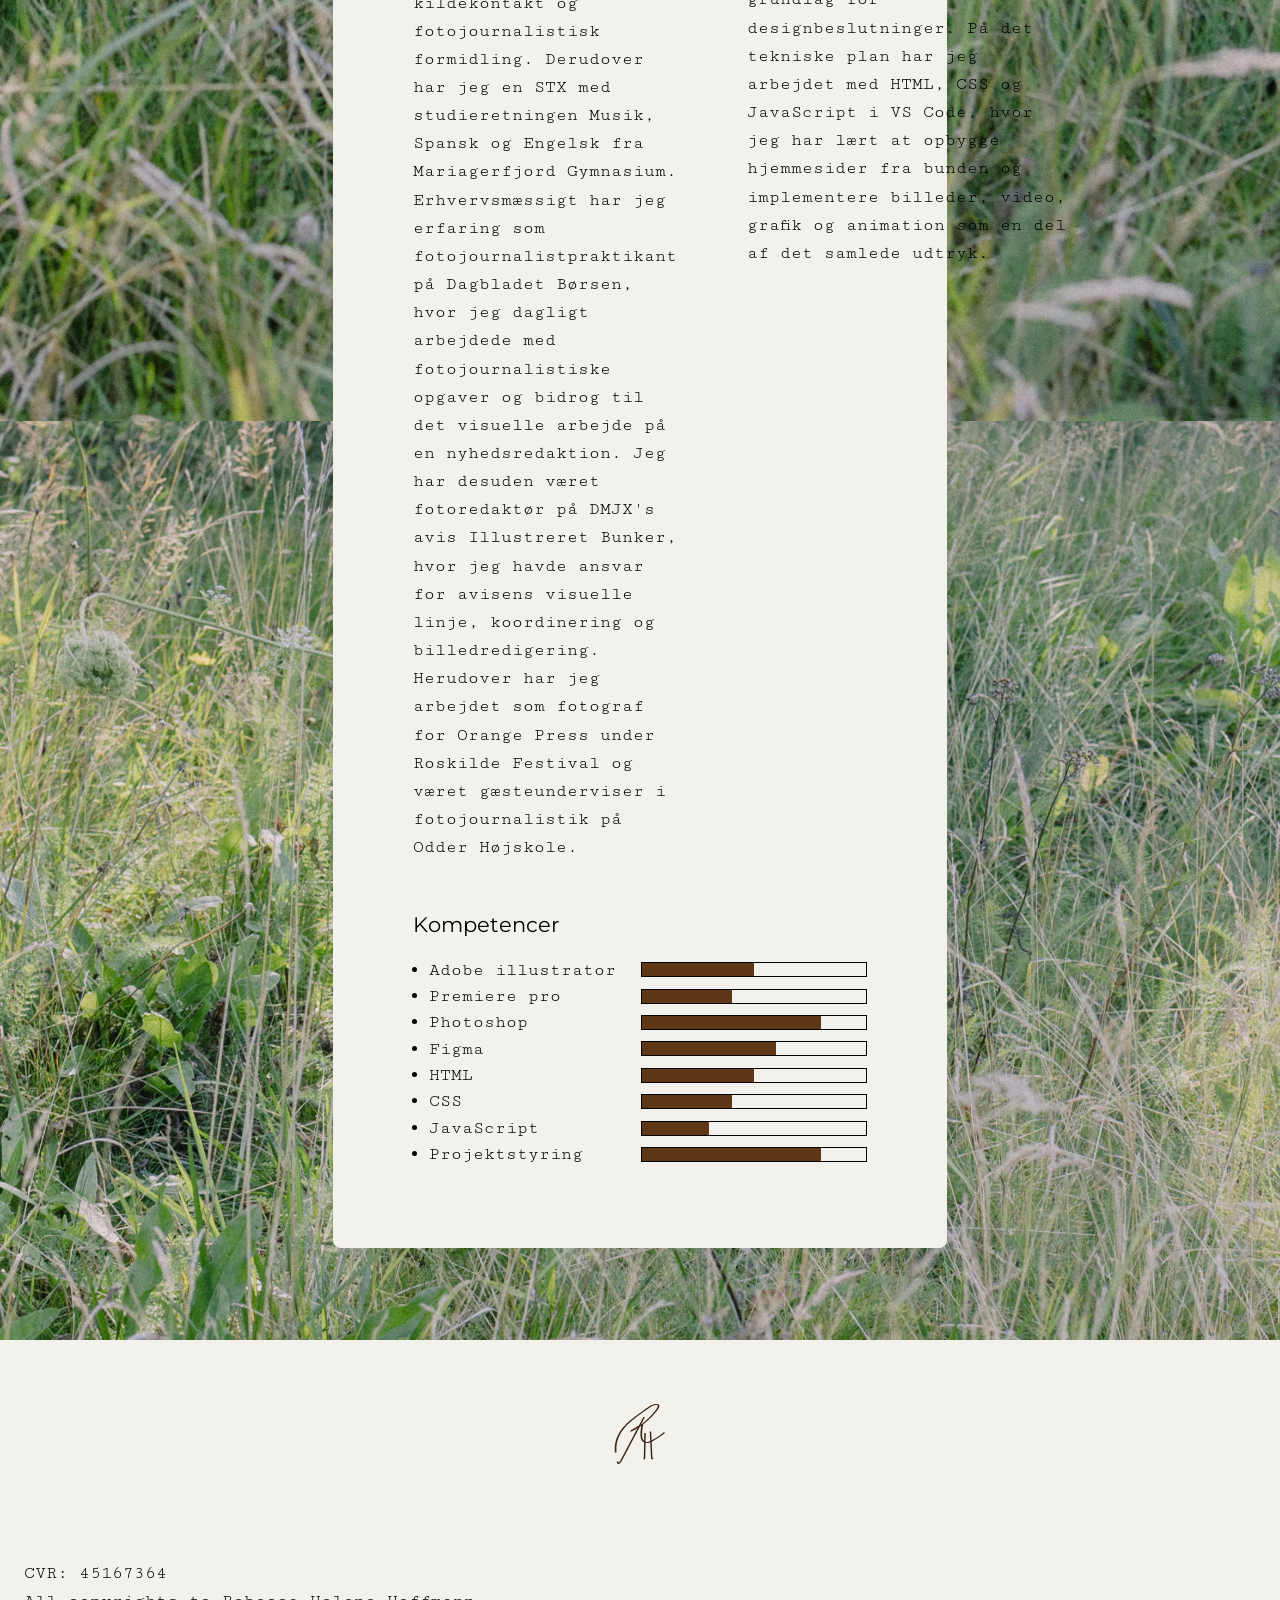
==== commit 5c3822ac: "ul tilføjet" ====
--- a/om.html
+++ b/om.html
@@ -54,8 +54,10 @@
                         her</a>
                     <div>
                         <h3>Kontakt</h3>
-                        <li>tlf. +45 61 68 52 77</li>
-                        <li>mail: rebeccahhfoto@gmail.com</li>
+                        <ul>
+                            <li>tlf. +45 61 68 52 77</li>
+                            <li>mail: rebeccahhfoto@gmail.com</li>
+                        </ul>
                     </div>
                 </div>
             </div>
@@ -96,39 +98,55 @@
                 </div>
                 <div>
                     <h3>Kompetencer</h3>
+
                     <div class=" k-grid">
-                        <li>Adobe illustrator</li>
+                        <ul>
+                            <li>Adobe illustrator</li>
+                        </ul>
                         <div class="k-skala"> </div>
                     </div>
                     <div class="k-grid">
-                        <li>Premiere pro</li>
+                        <ul>
+                            <li>Premiere pro</li>
+                        </ul>
                         <div class="k-skala-1"> </div>
                     </div>
                     <div class="k-grid">
-                        <li>Photoshop</li>
+                        <ul>
+                            <li>Photoshop</li>
+                        </ul>
                         <div class="k-skala-2"> </div>
                     </div>
                     <div class="k-grid">
-                        <li>Figma</li>
+                        <ul>
+                            <li>Figma</li>
+                        </ul>
                         <div class="k-skala-3"> </div>
                     </div>
                     <div class="k-grid">
-                        <li>HTML</li>
+                        <ul>
+                            <li>HTML</li>
+                        </ul>
                         <div class="k-skala-4"> </div>
                     </div>
                     <div class="k-grid">
-                        <li>CSS</li>
+                        <ul>
+                            <li>CSS</li>
+                        </ul>
                         <div class="k-skala-5"> </div>
                     </div>
                     <div class="k-grid">
-                        <li>JavaScript</li>
+                        <ul>
+                            <li>JavaScript</li>
+                        </ul>
                         <div class="k-skala-6"> </div>
                     </div>
                     <div class="k-grid">
-                        <li>Projektstyring</li>
+                        <ul>
+                            <li>Projektstyring</li>
+                        </ul>
                         <div class="k-skala-7"> </div>
                     </div>
-
                 </div>
             </div>
         </div>
